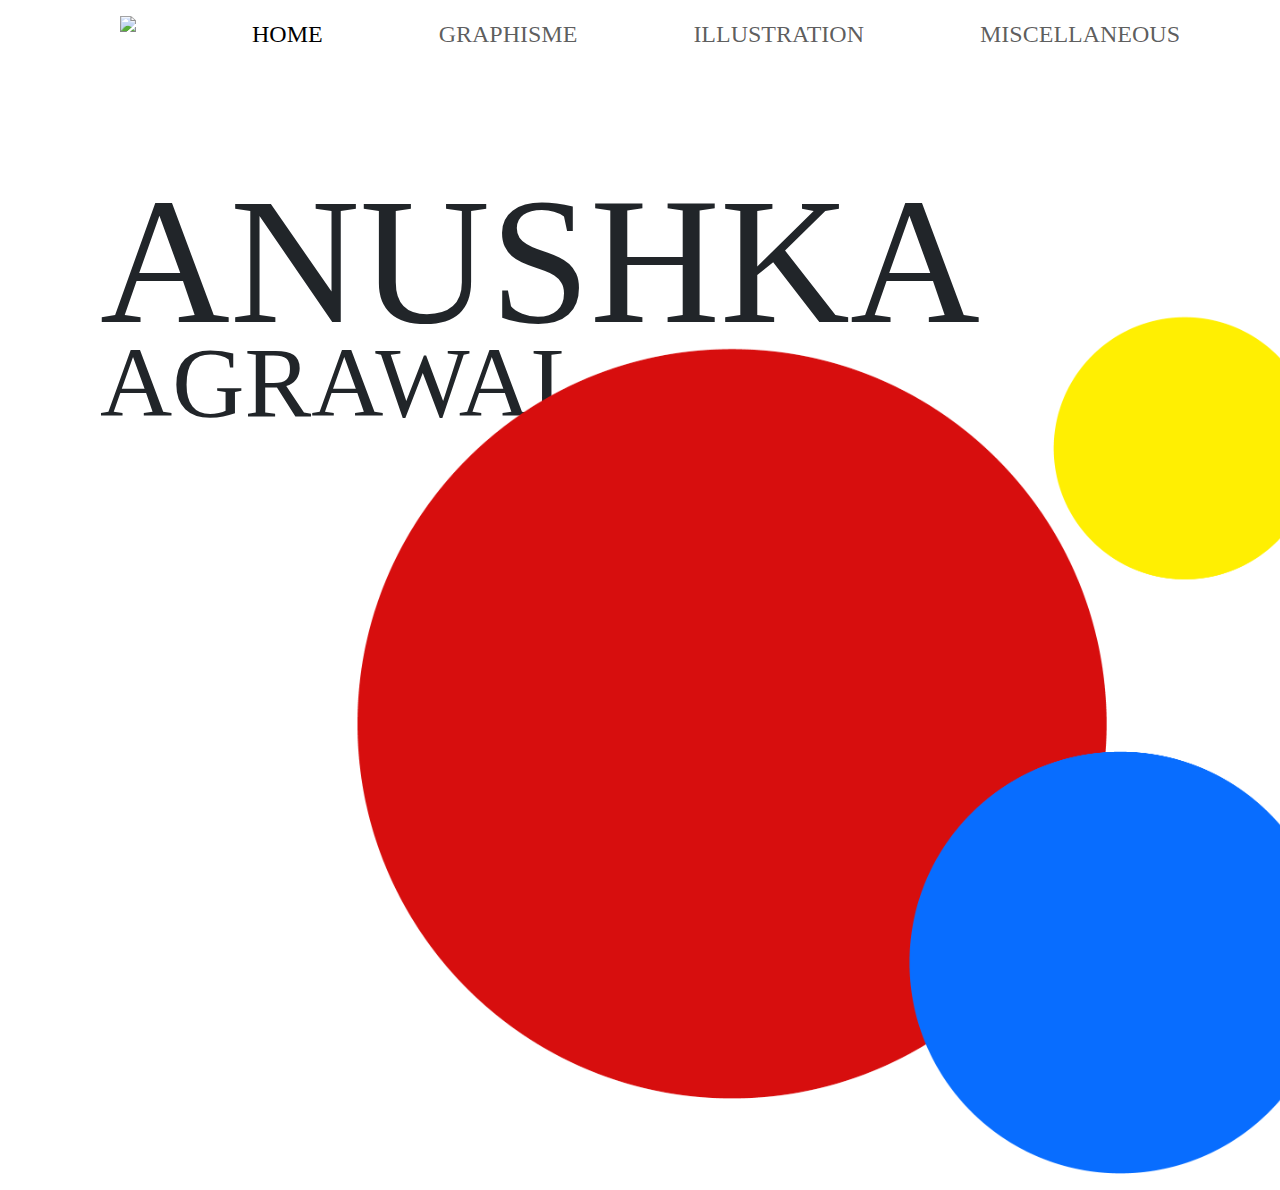
==== index.html @ e89ce417 "update" ====
<html lang="en">
<head>
    <meta charset="UTF-8">
    <meta name="viewport" content="width=device-width, initial-scale=1.0">
    <title>Anushka Agrawal's Portfolio</title>
    <link rel="stylesheet" href="style.css">
    <link href="https://cdn.jsdelivr.net/npm/bootstrap@5.3.1/dist/css/bootstrap.min.css" rel="stylesheet">
    <script src="https://cdn.jsdelivr.net/npm/bootstrap@5.3.1/dist/js/bootstrap.bundle.min.js"></script>
</head>

<body>
  <header>
    <nav class="navbar navbar-expand-sm navbar">
        <div class="container-fluid">
          <ul class="navbar-nav">
            <li class="nav-item">
                <a class="nav-link" href="#"><img src="images/logo.png"> </a>
            </li>
            <li class="nav-item">
                <a class="nav-link active" href="#">HOME</a>
            </li>
           <li class="nav-item">
                <a class="nav-link" href="#ABOUT">GRAPHISME</a>
            </li>
            <li class="nav-item">
                <a class="nav-link" href="#FAM">ILLUSTRATION</a>
            </li>
            <li class="nav-item">
                <a class="nav-link" href="#BLOG">MISCELLANEOUS</a>
            </li>
            <li class="nav-item">
                <a class="nav-link" href="#CONTACT">ABOUT ME</a>
            </li>
            <li class="nav-item">
                <a class="nav-link" href="#CONTACT">CONTACT</a>
            </li>
          </ul>
        </div>
      </nav>
</header>
    
<section class="name" id="#NAME">
    <h1 id="ANUSHKA">ANUSHKA</h1>
    <h1 id="AGRAWAl">AGRAWAL</h1>
    <img id="#CIRCLE" src="images/circles.png" width="1200">
</section>

</body>
 
</html>
---- style.css ----
.nav-item{
    margin-left: 100px;
    margin-top: 16x;
    margin-bottom: -10px;
    font-family:  'DIN Condensed';
    font-size: 24px;
    text-align: center;
}

#ANUSHKA{
    font-family: 'DIN Condensed';
    font-size: 180px;
    margin-top: 60px;
    margin-left: 100px;
}

#AGRAWAL{
    font-family: 'DIN Condensed';
    font-size: 100px;
    margin-top: -55px;
    margin-left: 100px;
}

.name img{
    margin-left: 150px;
    margin-top: -180px;
}
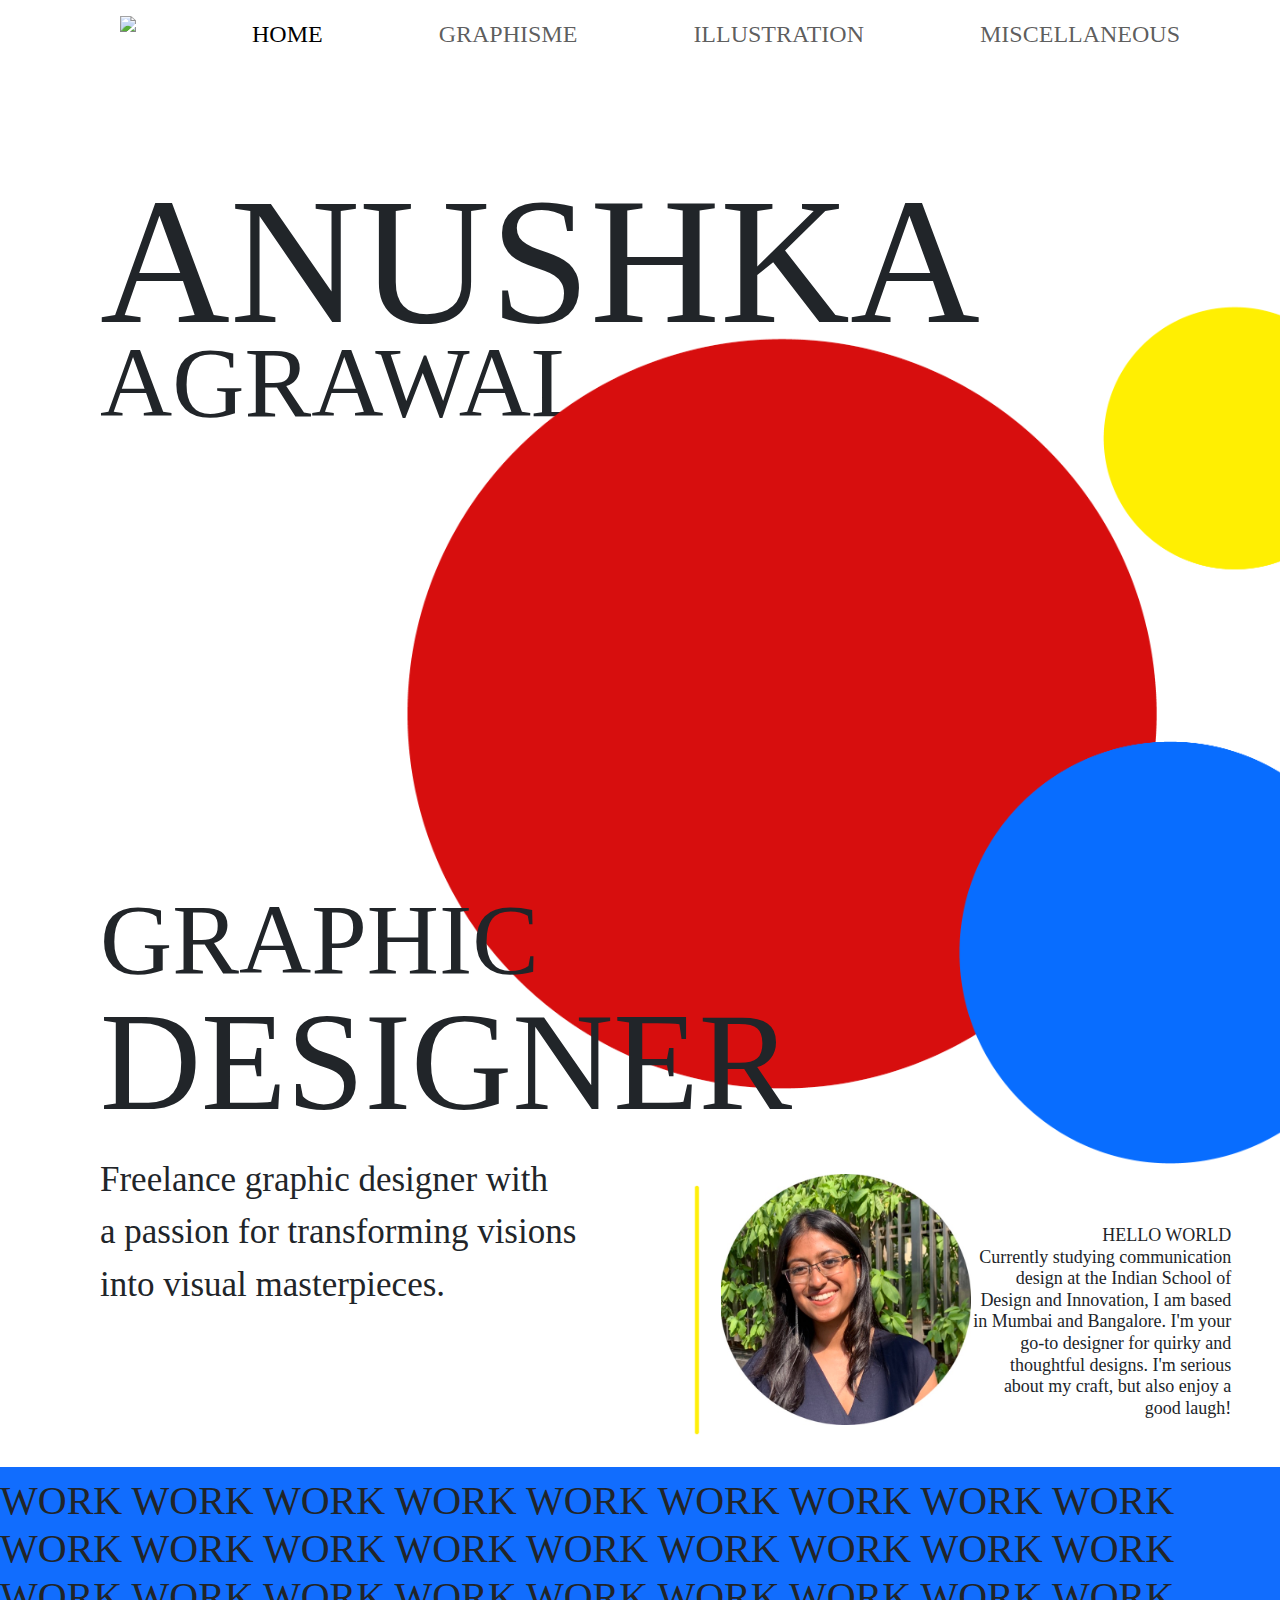
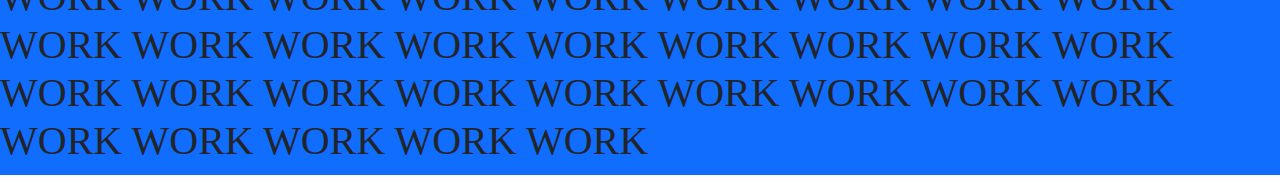
==== commit ab24cd81: "dec9" ====
--- a/index.html
+++ b/index.html
@@ -43,7 +43,28 @@
     <h1 id="ANUSHKA">ANUSHKA</h1>
     <h1 id="AGRAWAl">AGRAWAL</h1>
     <img id="#CIRCLE" src="images/circles.png" width="1200">
+    <h1 id="GRAPHIC">GRAPHIC</h1>
+    <h1 id="DESIGNER">DESIGNER</h1>
 </section>
+
+<section class="aboutme">
+    <div class="row">
+        <div class="col-sm-6" id="ONELINE">Freelance graphic designer with <br> a passion for transforming visions <BR>  into visual masterpieces.</div>
+        <div class="col-sm-1" id="LINE"><img src="images/line.png" width="9"></div>
+        <div class="col-sm-4" id="DESCR">
+            <img src="images/profile.jpeg" width="250">
+            <h6 id="ME">HELLO WORLD<Br>Currently studying communication <br>design at the Indian School of<br>Design and Innovation, I am based <br>in Mumbai and Bangalore. I'm your <br>go-to designer for quirky and<br>thoughtful designs. I'm serious<br>about my craft, but also enjoy a<br>good laugh!
+            </h6>
+
+        </div>
+    </div>
+</section>
+
+<section class="work">
+    <h1 id="worktitle">WORK WORK WORK WORK WORK WORK WORK WORK WORK WORK WORK WORK WORK WORK WORK WORK WORK WORK WORK WORK WORK WORK WORK WORK WORK WORK WORK WORK WORK WORK WORK WORK WORK WORK WORK WORK WORK WORK WORK WORK WORK WORK WORK WORK WORK WORK WORK WORK WORK WORK</h1>
+</section>
+
+
 
 </body>
  
--- a/style.css
+++ b/style.css
@@ -7,11 +7,21 @@
     text-align: center;
 }
 
-#ANUSHKA{
+.name h1{
     font-family: 'DIN Condensed';
     font-size: 180px;
     margin-top: 60px;
     margin-left: 100px;
+}
+
+.name img{
+    margin-left: 200px;
+    margin-top: -190px;
+}
+
+#DESCR img{
+    margin-left:-140px;
+    margin-top: 20px;
 }
 
 #AGRAWAL{
@@ -21,7 +31,46 @@
     margin-left: 100px;
 }
 
-.name img{
-    margin-left: 150px;
-    margin-top: -180px;
-}+#GRAPHIC{
+    font-size: 100px;
+    margin-top: -300px;
+}
+
+#DESIGNER{
+    font-size: 140px;
+    margin-top: -30px;
+}
+
+#ONELINE{
+    margin-left: 100px;
+    font-family: 'Helvetica Neue Bold';
+    font-size: 35px;
+}
+
+#LINE img{
+    margin-top: 30px;
+    margin-left:-60px;
+}
+
+#ME{
+    text-align: right;
+    font-family: 'Helvetica Neue';
+    margin-top: -200px;
+    font-size: 18px;
+    margin-right: 40px;
+}
+
+#worktitle{
+    font-family: 'DIN Condensed';
+    background-color: #116DFE;
+    margin-top: 30px;
+    padding-bottom: 10px;
+    padding-top: 10px;
+
+}
+
+
+
+
+
+
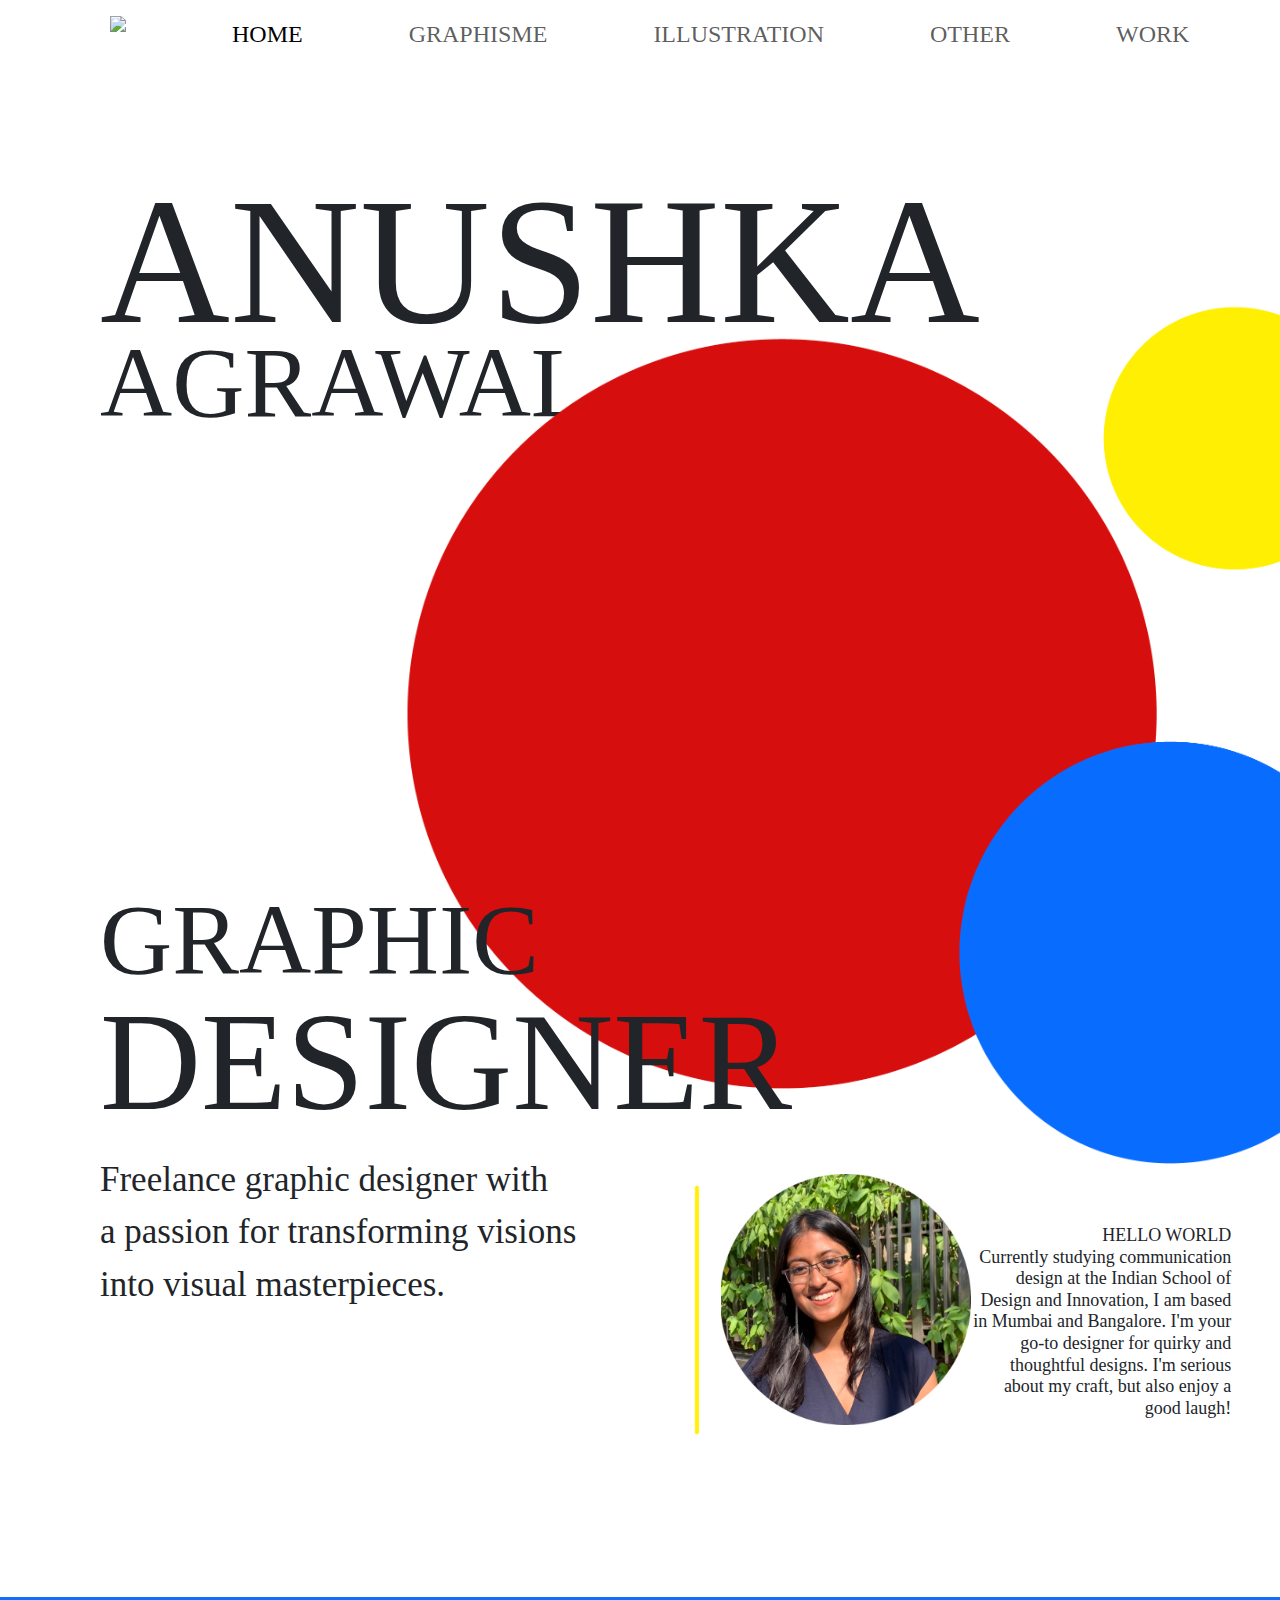
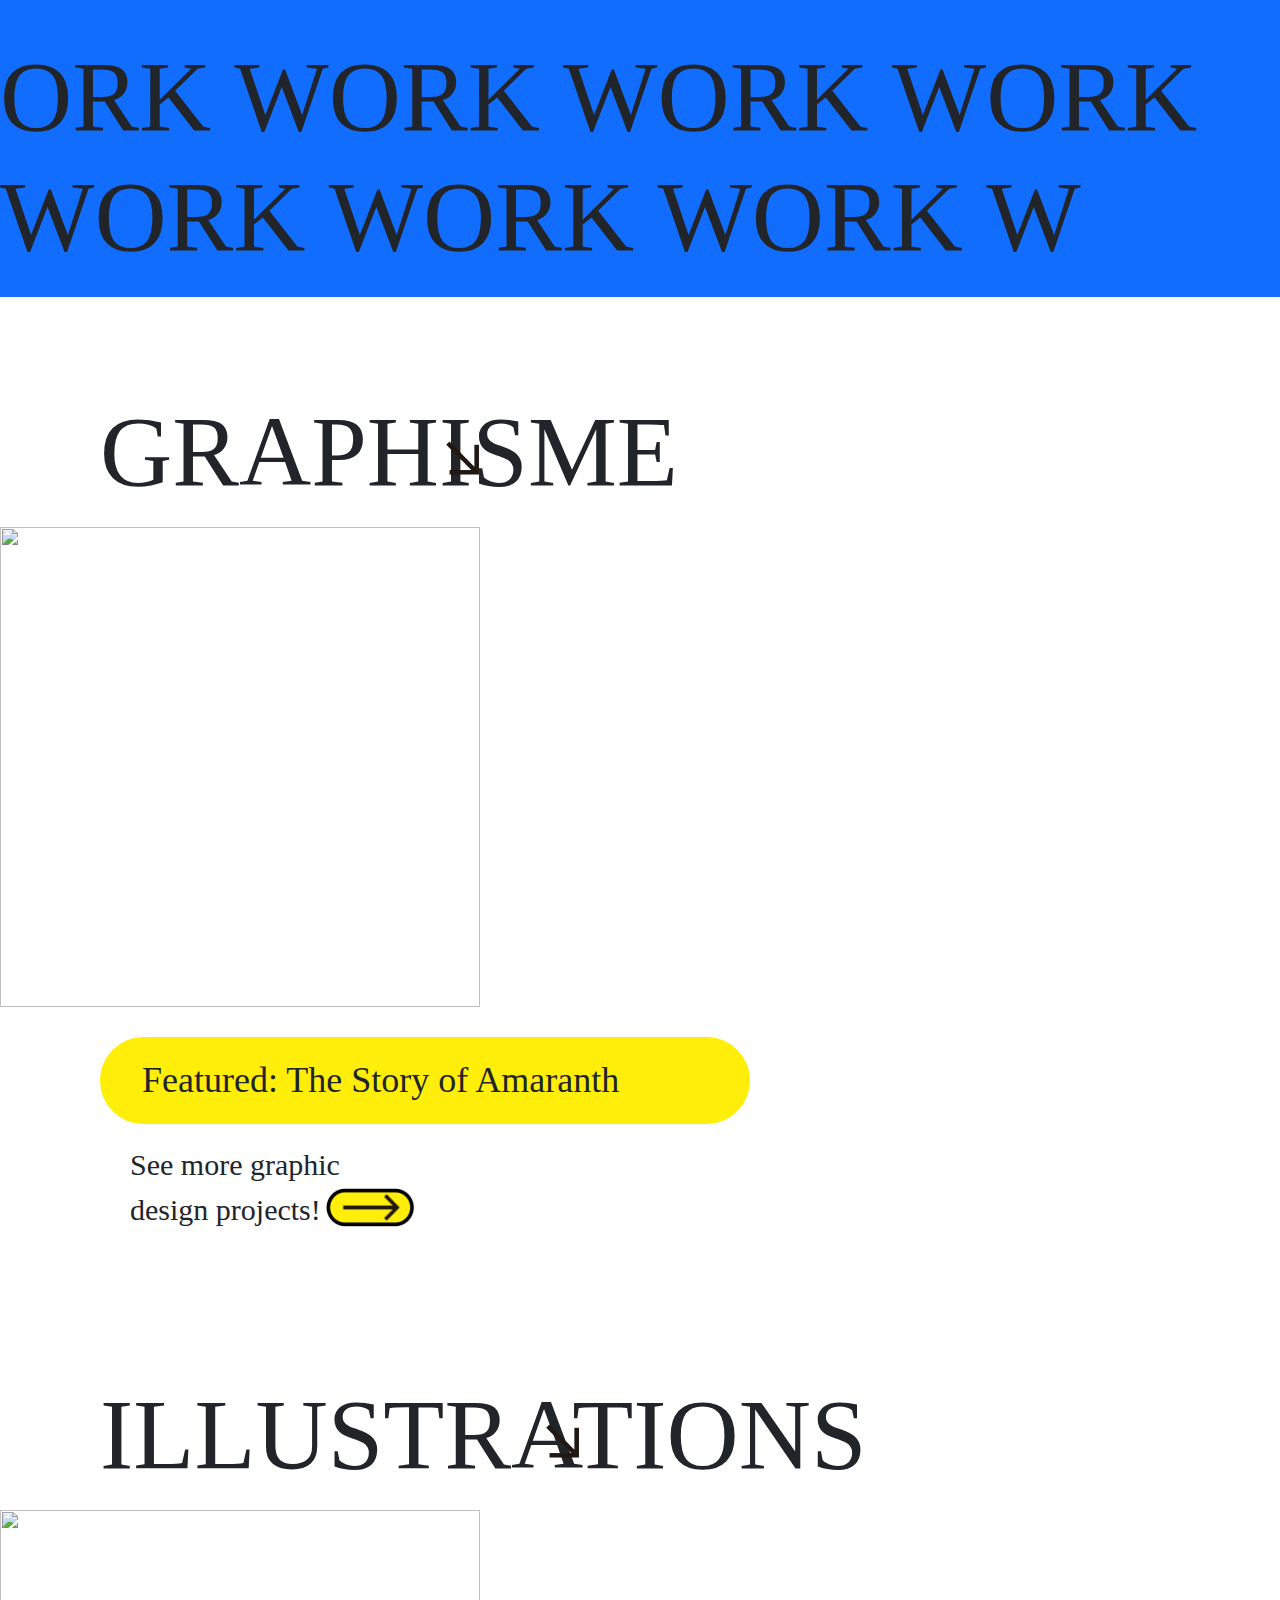
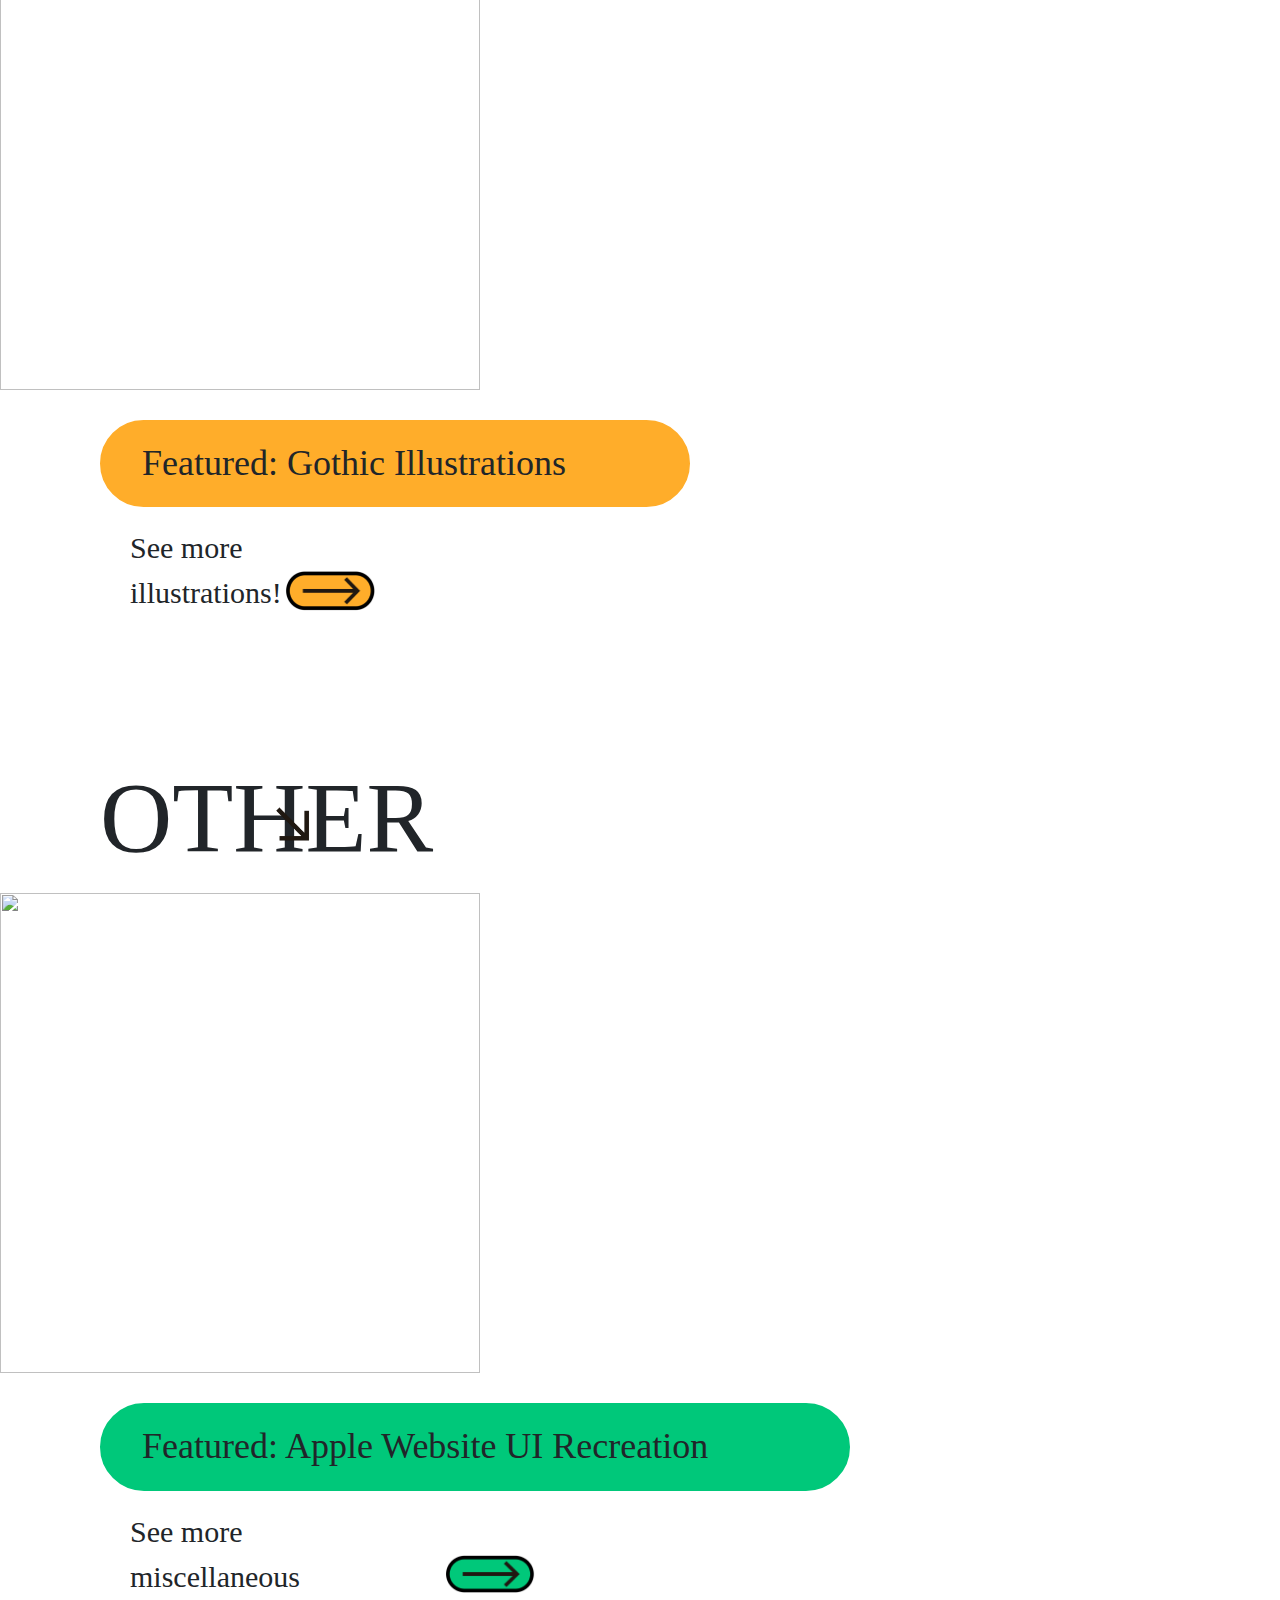
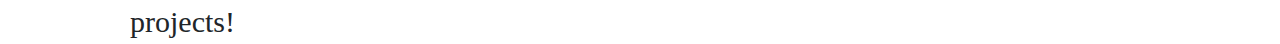
==== commit 63c3a468: "new" ====
--- a/index.html
+++ b/index.html
@@ -20,16 +20,19 @@
                 <a class="nav-link active" href="#">HOME</a>
             </li>
            <li class="nav-item">
-                <a class="nav-link" href="#ABOUT">GRAPHISME</a>
+                <a class="nav-link" href="#GRAPHISME">GRAPHISME</a>
             </li>
             <li class="nav-item">
-                <a class="nav-link" href="#FAM">ILLUSTRATION</a>
+                <a class="nav-link" href="#ILLUSTRATION">ILLUSTRATION</a>
             </li>
             <li class="nav-item">
-                <a class="nav-link" href="#BLOG">MISCELLANEOUS</a>
+                <a class="nav-link" href="#OTHER">OTHER</a>
             </li>
             <li class="nav-item">
-                <a class="nav-link" href="#CONTACT">ABOUT ME</a>
+                <a class="nav-link" href="#WORK">WORK</a>
+            </li>
+            <li class="nav-item">
+                <a class="nav-link" href="#ME">ABOUT ME</a>
             </li>
             <li class="nav-item">
                 <a class="nav-link" href="#CONTACT">CONTACT</a>
@@ -61,7 +64,69 @@
 </section>
 
 <section class="work">
-    <h1 id="worktitle">WORK WORK WORK WORK WORK WORK WORK WORK WORK WORK WORK WORK WORK WORK WORK WORK WORK WORK WORK WORK WORK WORK WORK WORK WORK WORK WORK WORK WORK WORK WORK WORK WORK WORK WORK WORK WORK WORK WORK WORK WORK WORK WORK WORK WORK WORK WORK WORK WORK WORK</h1>
+    <h1 id="worktitle">ORK WORK WORK WORK WORK WORK WORK W</h1>
+
+    <section class="GRAPHISME">
+        <div class="newtitle">
+            <div class="row">
+                <div class="col-sm-4">GRAPHISME</div>
+                <div class="col-sm-8"><img src="images/arrowdown.png" width="40"></div>
+            </div>
+        </div>
+
+        <div class="featured">
+            <img src="images/amaranthimg.png" height="480px">
+            <h1 class="projhead">Featured: The Story of Amaranth</h1>
+        </div>
+
+        <div class="row">
+            <div class="col-sm-4"><div class="seemore">See more graphic <br> design projects!</div></div>
+            <div class="col-sm-8"><div class="seemoreimg"><img src="images/arrowyellow.png" width="90px"></div></div>
+        </div>
+    </section>
+
+    <br><br>
+
+    <section class="ILLUSTRATIONS">
+        <div class="newtitle">
+            <div class="row">
+                <div class="col-sm-4">ILLUSTRATIONS</div>
+                <div class="col-sm-7" id="illustrationarrow"><img src="images/arrowdown.png" width="40"></div>
+            </div>
+        </div>
+
+        <div class="feature">
+            <img src="images/amaranthimg.png" height="480px">
+            <h1 class="projhead" id="gothic">Featured: Gothic Illustrations</h1>
+        </div>
+    
+        <div class="row">
+            <div class="col-sm-4"><div class="seemore">See more <br> illustrations!</div></div>
+            <div class="col-sm-8"><div class="seemoreimg" id="arroworange"><img src="images/arroworange.png" width="90px"></div></div>
+        </div>
+    </section>
+
+    <BR><br>
+
+    <section class="OTHER">
+        <div class="newtitle">
+            <div class="row">
+                <div class="col-sm-4">OTHER</div>
+                <div class="col-sm-7" id="otherarrow"><img src="images/arrowdown.png" width="40"></div>
+            </div>
+        </div>
+
+        <div class="feature">
+            <img src="images/amaranthimg.png" height="480px">
+            <h1 class="projhead" id="apple">Featured: Apple Website UI Recreation</h1>
+        </div>
+    
+        <div class="row">
+            <div class="col-sm-4"><div class="seemore">See more<br>miscellaneous projects!</div></div>
+            <div class="col-sm-8"><div class="seemoreimg" id="arrowgreen"><img src="images/arrowgreen.png" width="90px"></div></div>
+        </div>
+    </section>
+
 </section>
 
 
--- a/style.css
+++ b/style.css
@@ -1,5 +1,5 @@
 .nav-item{
-    margin-left: 100px;
+    margin-left: 90px;
     margin-top: 16x;
     margin-bottom: -10px;
     font-family:  'DIN Condensed';
@@ -17,6 +17,71 @@
 .name img{
     margin-left: 200px;
     margin-top: -190px;
+}
+
+.projhead{
+    margin-left: 100px;
+    margin-top: 30px;
+    font-family: 'Helvetica Neue Bold';
+    padding:20px 40px 20px 40px;
+    font-size: 36px;
+    border-radius: 150px;
+    border: 2px solid #FFEE09; /* Border color and width */
+    width:650px;
+    background-color: #FFEE09;
+}
+
+.seemore{
+    margin-left: 130px;
+    font-family: 'Helvetica Neue Medium';
+    font-size: 30px;
+    margin-top: 10px;
+}
+
+.seemoreimg{
+    margin-top: 55px;
+    margin-left: -110px;
+}
+
+.newtitle{
+    margin-top: 80px;
+    font-family: 'DIN Condensed';
+    margin-left: 100px;
+    font-size: 100px;
+}
+
+.newtitle img{
+    margin-top: 60;
+    margin-left: -60px;
+}
+
+
+#illustrationarrow{
+    margin-left: 100px;
+}
+
+#gothic{
+    width:590px;
+    border-color: #ffad2a;
+    background-color: #ffad2a;
+}
+
+#arroworange{
+    margin-left: -150px;
+}
+
+#otherarrow{
+    margin-left: -170px;
+}
+
+#apple{
+    width:750px;
+    border-color: #00c87a;
+    background-color: #00c87a;
+}
+
+#arrowgreen{
+    margin-left: 10px;
 }
 
 #DESCR img{
@@ -63,10 +128,10 @@
 #worktitle{
     font-family: 'DIN Condensed';
     background-color: #116DFE;
-    margin-top: 30px;
-    padding-bottom: 10px;
-    padding-top: 10px;
-
+    margin-top: 160px;
+    padding-bottom: 20px;
+    padding-top: 40px;
+    font-size: 100px;
 }
 
 
@@ -74,3 +139,7 @@
 
 
 
+
+
+
+
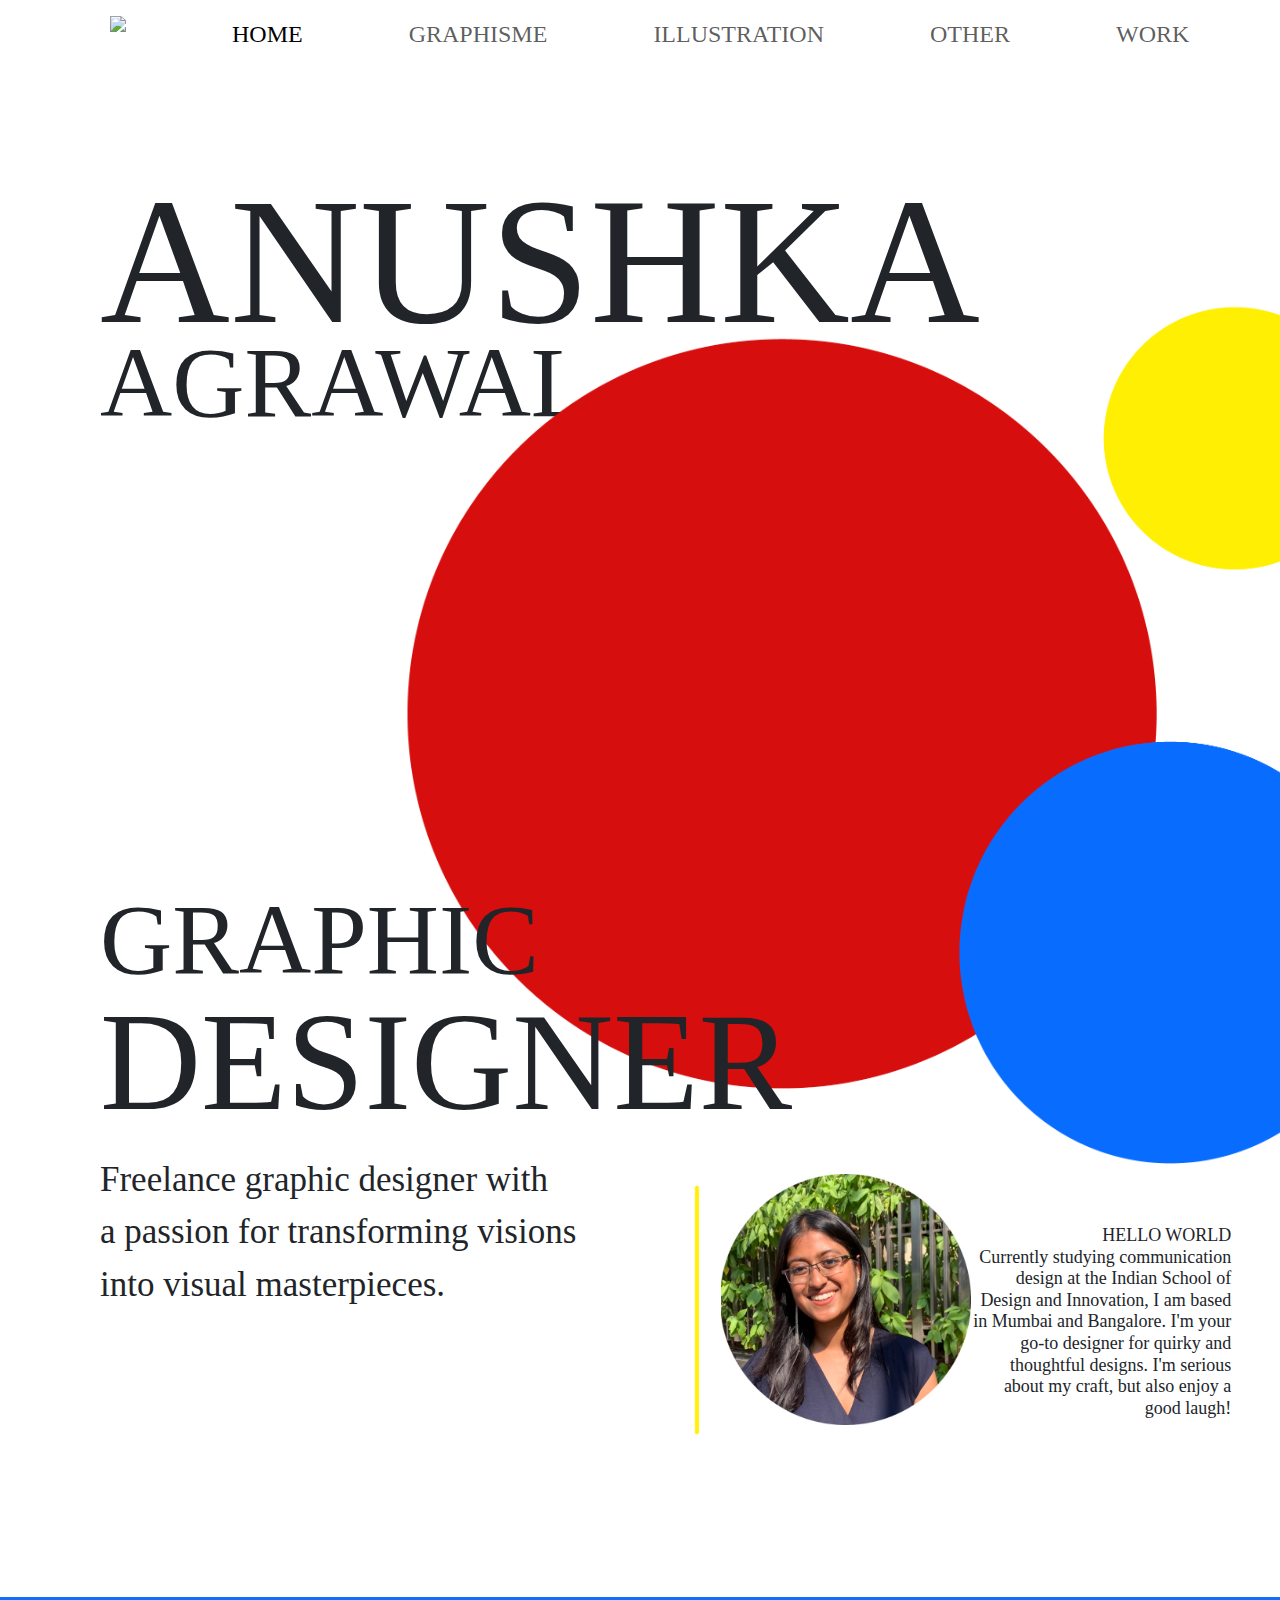
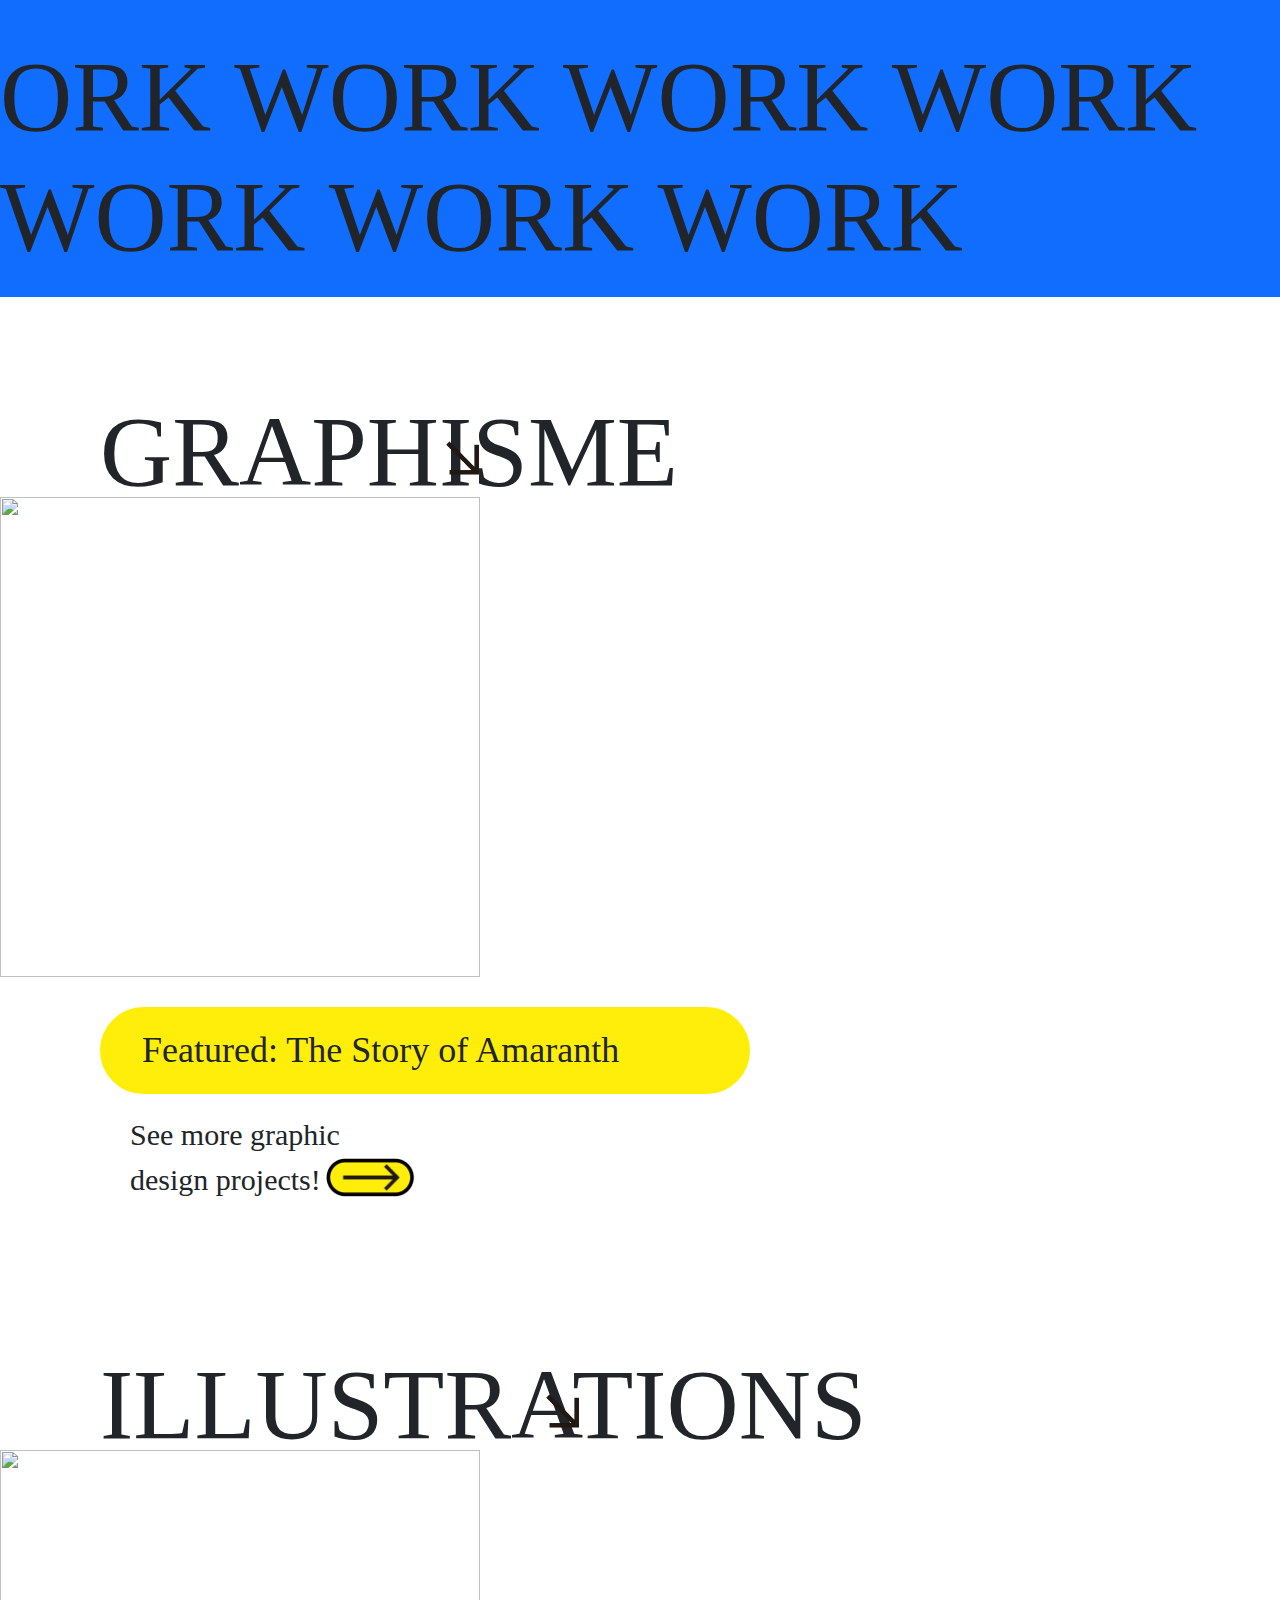
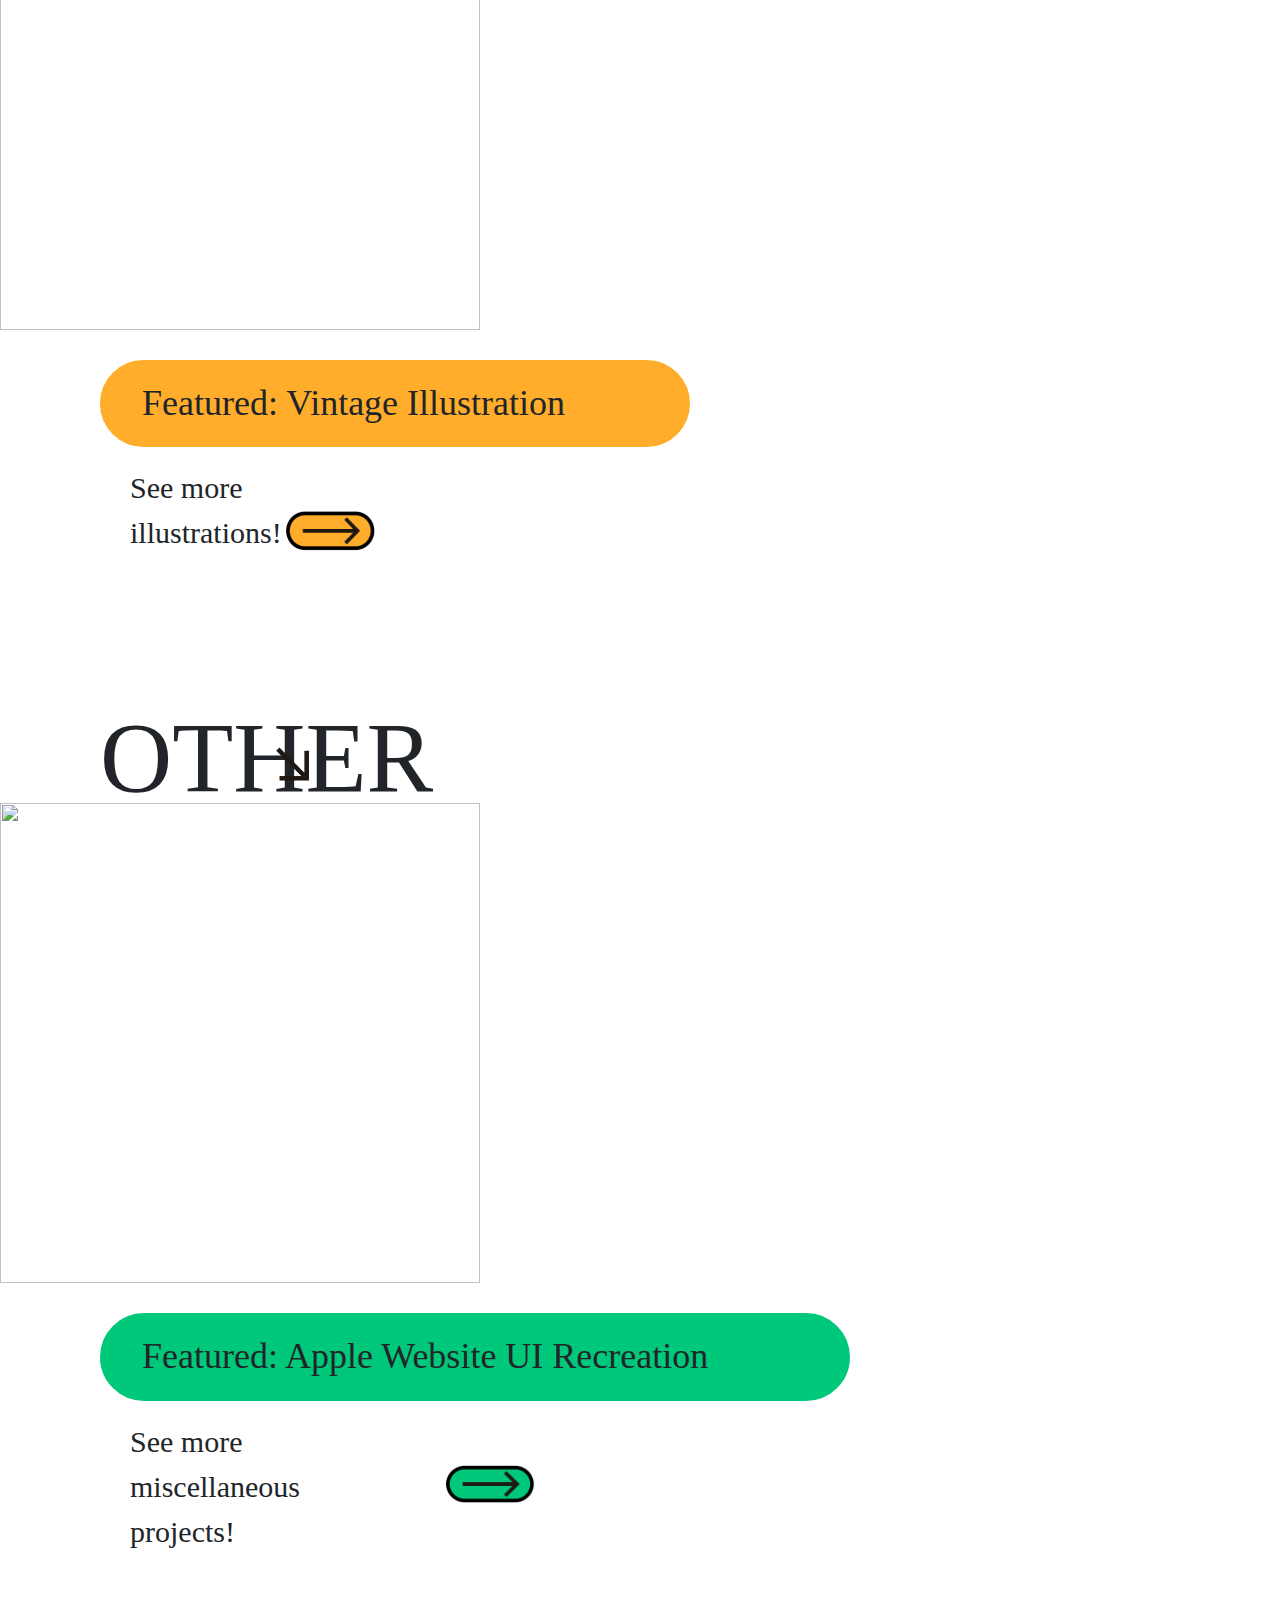
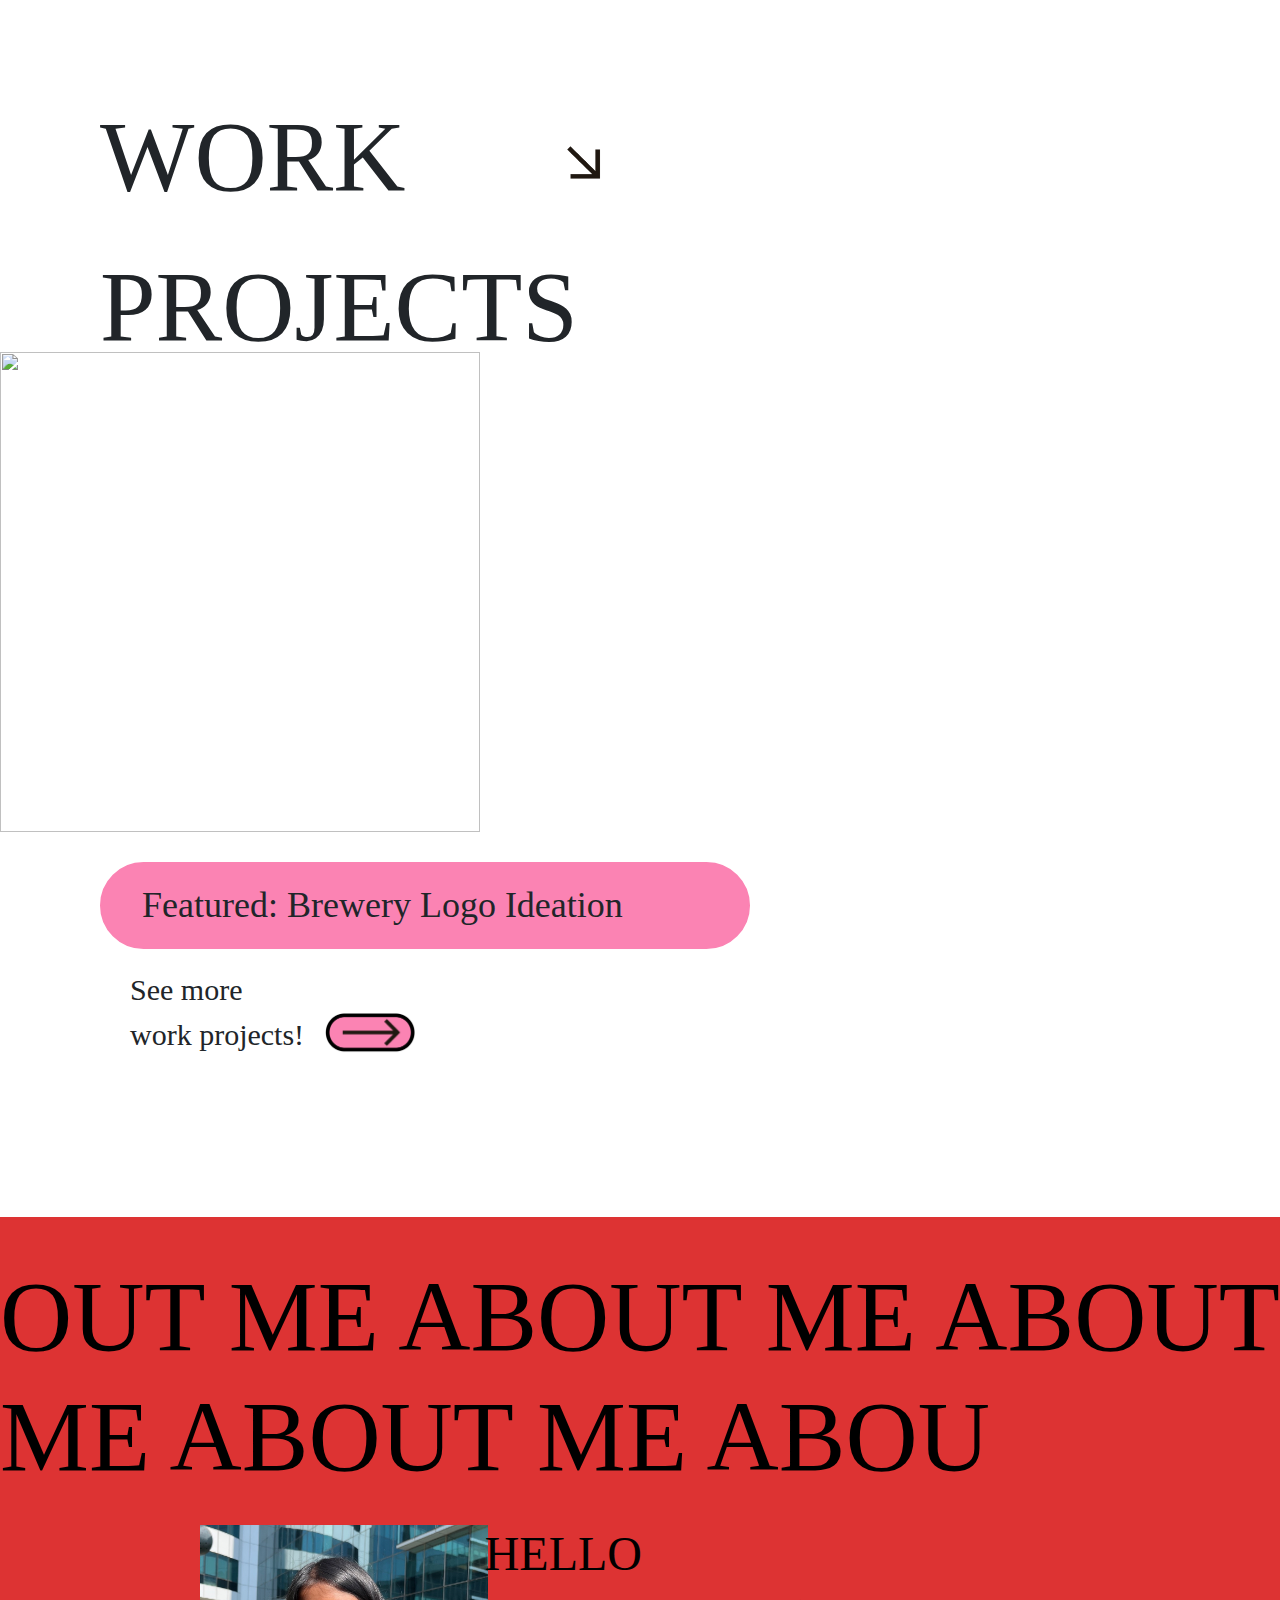
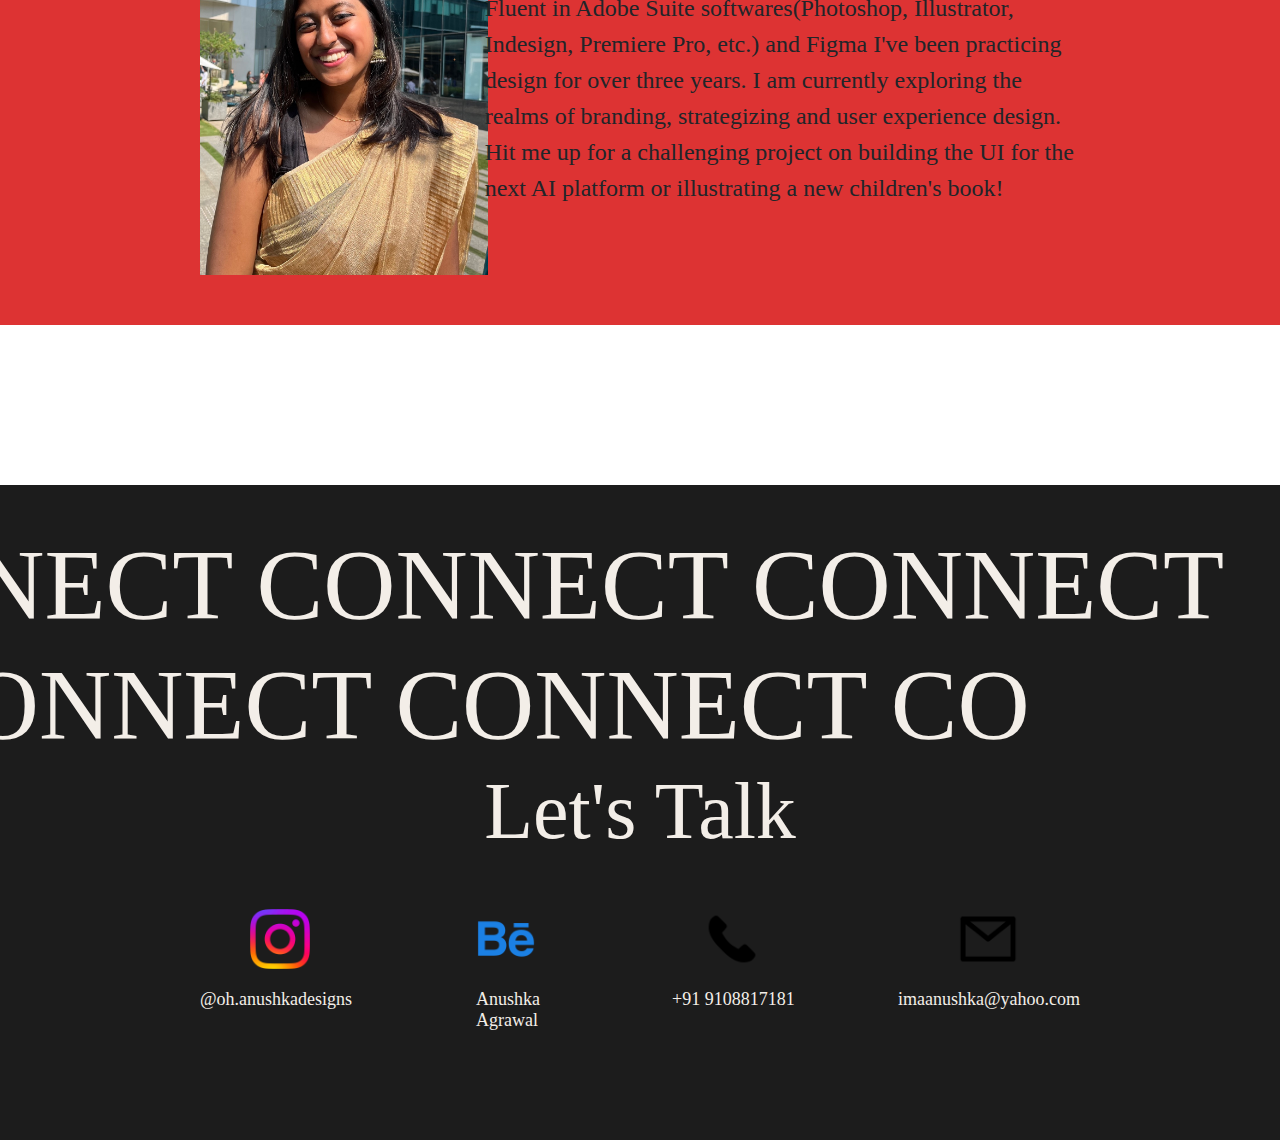
==== commit 20f77131: "home" ====
--- a/index.html
+++ b/index.html
@@ -35,7 +35,7 @@
                 <a class="nav-link" href="#ME">ABOUT ME</a>
             </li>
             <li class="nav-item">
-                <a class="nav-link" href="#CONTACT">CONTACT</a>
+                <a class="nav-link" href="#CONNECT">CONNECT</a>
             </li>
           </ul>
         </div>
@@ -64,7 +64,7 @@
 </section>
 
 <section class="work">
-    <h1 id="worktitle">ORK WORK WORK WORK WORK WORK WORK W</h1>
+    <h1 id="worktitle">ORK WORK WORK WORK WORK WORK WORK </h1>
 
     <section class="GRAPHISME">
         <div class="newtitle">
@@ -96,8 +96,8 @@
         </div>
 
         <div class="feature">
-            <img src="images/amaranthimg.png" height="480px">
-            <h1 class="projhead" id="gothic">Featured: Gothic Illustrations</h1>
+            <img src="images/illustrationimg.png" height="480px">
+            <h1 class="projhead" id="gothic">Featured: Vintage Illustration</h1>
         </div>
     
         <div class="row">
@@ -127,8 +127,77 @@
         </div>
     </section>
 
-</section>
-
+    <BR><br>
+
+    <section class="OTHER">
+        <div class="newtitle">
+            <div class="row">
+                <div class="col-sm-5">WORK PROJECTS</div>
+                <div class="col-sm-6" id="workarrow"><img src="images/arrowdown.png" width="40"></div>
+            </div>
+        </div>
+
+        <div class="feature">
+            <img src="images/amaranthimg.png" height="480px">
+            <h1 class="projhead" id="brewery">Featured: Brewery Logo Ideation</h1>
+        </div>
+    
+        <div class="row">
+            <div class="col-sm-4"><div class="seemore">See more<br>work projects!</div></div>
+            <div class="col-sm-8"><div class="seemoreimg"><img src="images/arrowpink.png" width="90px"></div></div>
+        </div>
+    </section>
+
+    
+
+</section>
+
+<section class="ME">
+    <h1 id="metitle">OUT ME ABOUT ME ABOUT ME ABOUT ME ABOU</h1>
+    <div class="row">
+        <div class="col-sm-4"><div id="profile2img"><img src="images/profile2.jpeg" height="350px"></div></div>
+        <div class="col-sm-8">
+            <h3 id="HELLO">HELLO</h3>
+            <p id="MEBODY">Fluent in Adobe Suite softwares(Photoshop, Illustrator, Indesign, Premiere Pro, etc.) and Figma I've been practicing design for over three years. I am currently exploring the realms of branding, strategizing and user experience design. Hit me up for a challenging project on building the UI for the next AI platform or illustrating a new children's book!</p>
+        </div>
+      </div>
+</section>
+
+<section class="CONNECT">
+    <h1 id="connecttitle">NNECT CONNECT CONNECT CONNECT CONNECT CO</h1>
+    <h3 id="letstalk">Let's Talk</h3>
+
+    <div class="row">
+        <div class="col-sm-3">
+            <div class="social" id="instagram">
+            <img src="images/instagram.png">
+            <h4>@oh.anushkadesigns</h4>
+            </div>
+        </div>
+
+        <div class="col-sm-3">
+            <div class="social" id="behance">
+            <img src="images/behance.png">
+            <h4>Anushka<br>Agrawal</h4>
+            </div>
+        </div>
+
+        <div class="col-sm-3">
+            <div class="social" id="phone">
+            <img src="images/phone.png">
+            <h4>+91 9108817181</h4>
+            </div>
+        </div>
+
+        <div class="col-sm-3">
+            <div class="social" id="email">
+            <img src="images/email.png">
+            <h4>imaanushka@yahoo.com</h4>
+            </div>
+        </div>
+      </div>
+    
+</section>
 
 
 </body>
--- a/style.css
+++ b/style.css
@@ -48,6 +48,7 @@
     font-family: 'DIN Condensed';
     margin-left: 100px;
     font-size: 100px;
+    margin-bottom: -30px;
 }
 
 .newtitle img{
@@ -74,10 +75,19 @@
     margin-left: -170px;
 }
 
+#workarrow{
+    margin-left: 20px;
+}
+
 #apple{
     width:750px;
     border-color: #00c87a;
     background-color: #00c87a;
+}
+
+#brewery{
+    border-color: #fb83b3;
+    background-color: #fb83b3;
 }
 
 #arrowgreen{
@@ -134,12 +144,100 @@
     font-size: 100px;
 }
 
-
-
-
-
-
-
-
-
-
+#metitle{
+    font-family: 'DIN Condensed';
+    background-color: #dd3333;
+    margin-top: 160px;
+    padding-bottom: 20px;
+    padding-top: 40px;
+    font-size: 100px;
+    color: rgb(0, 0, 0);
+}
+
+.me{
+    background-color: #dd3333;
+    padding-bottom: 50px;
+}
+
+#profile2img{
+    margin-left: 200px;
+}
+
+#MEBODY{
+    margin-right: 200px;
+    margin-left: 50px;
+    font-size: 24px;
+    font-family: 'Helvetica Neue Light';
+}
+
+#HELLO{
+    font-family: 'DIN Condensed';
+    font-size: 48px;
+    margin-left: 50px;
+    color:black;
+}
+
+#connecttitle{
+    font-family: 'DIN Condensed';
+    background-color: #1c1c1c;
+    margin-top: 160px;
+    padding-bottom: -30px;
+    padding-top: 40px;
+    font-size: 100px;
+    margin-left: -100px;
+    color: rgb(243, 238, 232);
+}
+
+.CONNECT{
+    background-color: #1c1c1c;
+    color: rgb(243, 238, 232);
+    padding-bottom: 100px;
+}
+
+#letstalk{
+    text-align: center;
+    font-family: 'Helvetica Neue Bold';
+    font-size: 80px;
+    margin-top: -10px;
+    margin-bottom: 50px;
+}
+
+.social h4{
+    font-family: 'Helvetica Neue Light';
+    font-size: 18px;
+    color: rgb(243, 238, 232);
+}
+
+.social img{
+    width:60px;
+    margin-bottom: 20px;
+}
+
+#instagram h4{
+    margin-left: 200px;
+}
+
+#instagram img{
+    margin-left: 250px;
+}
+
+
+#behance{
+    margin-left: 150px;
+}
+
+#phone{
+    margin-left: 20px;
+}
+
+#email{
+    margin-left:-80px;
+}
+
+#phone img{
+    margin-left: 30px;
+}
+
+#email img{
+    margin-left: 60px;
+}
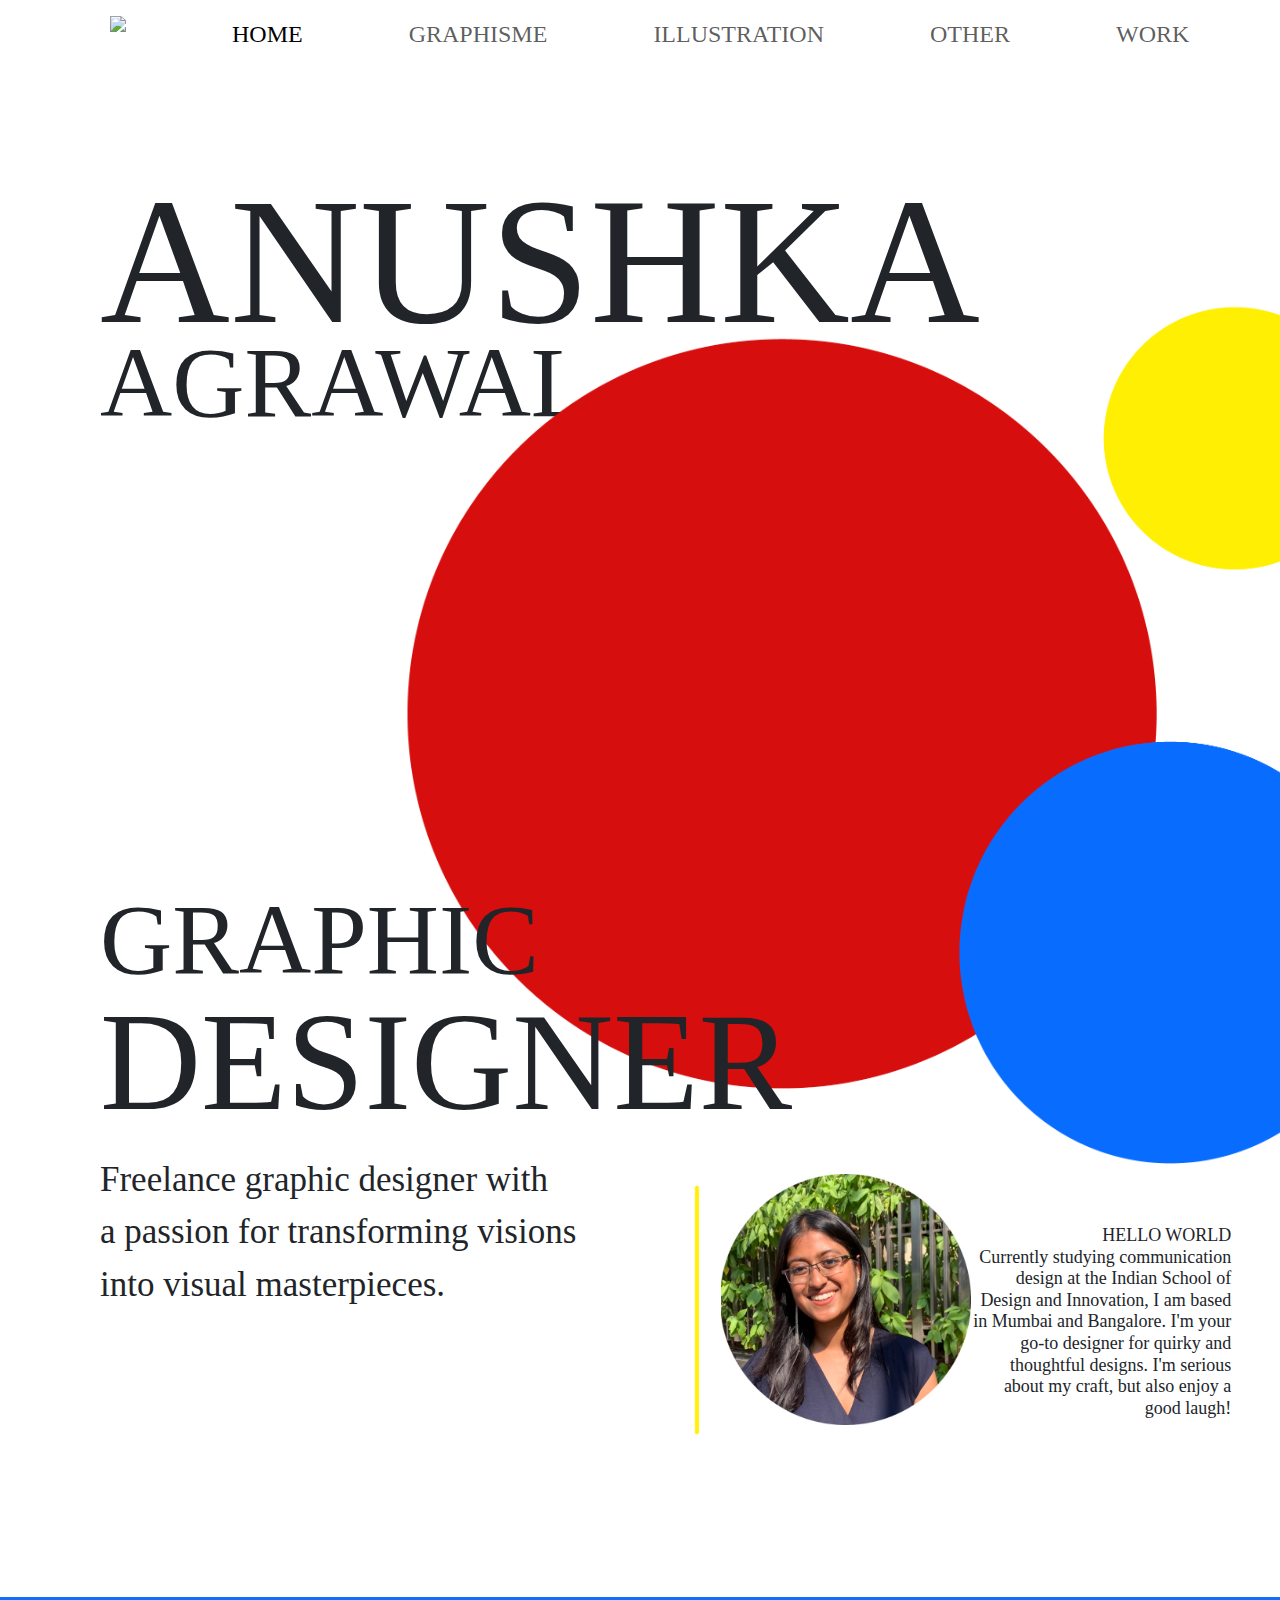
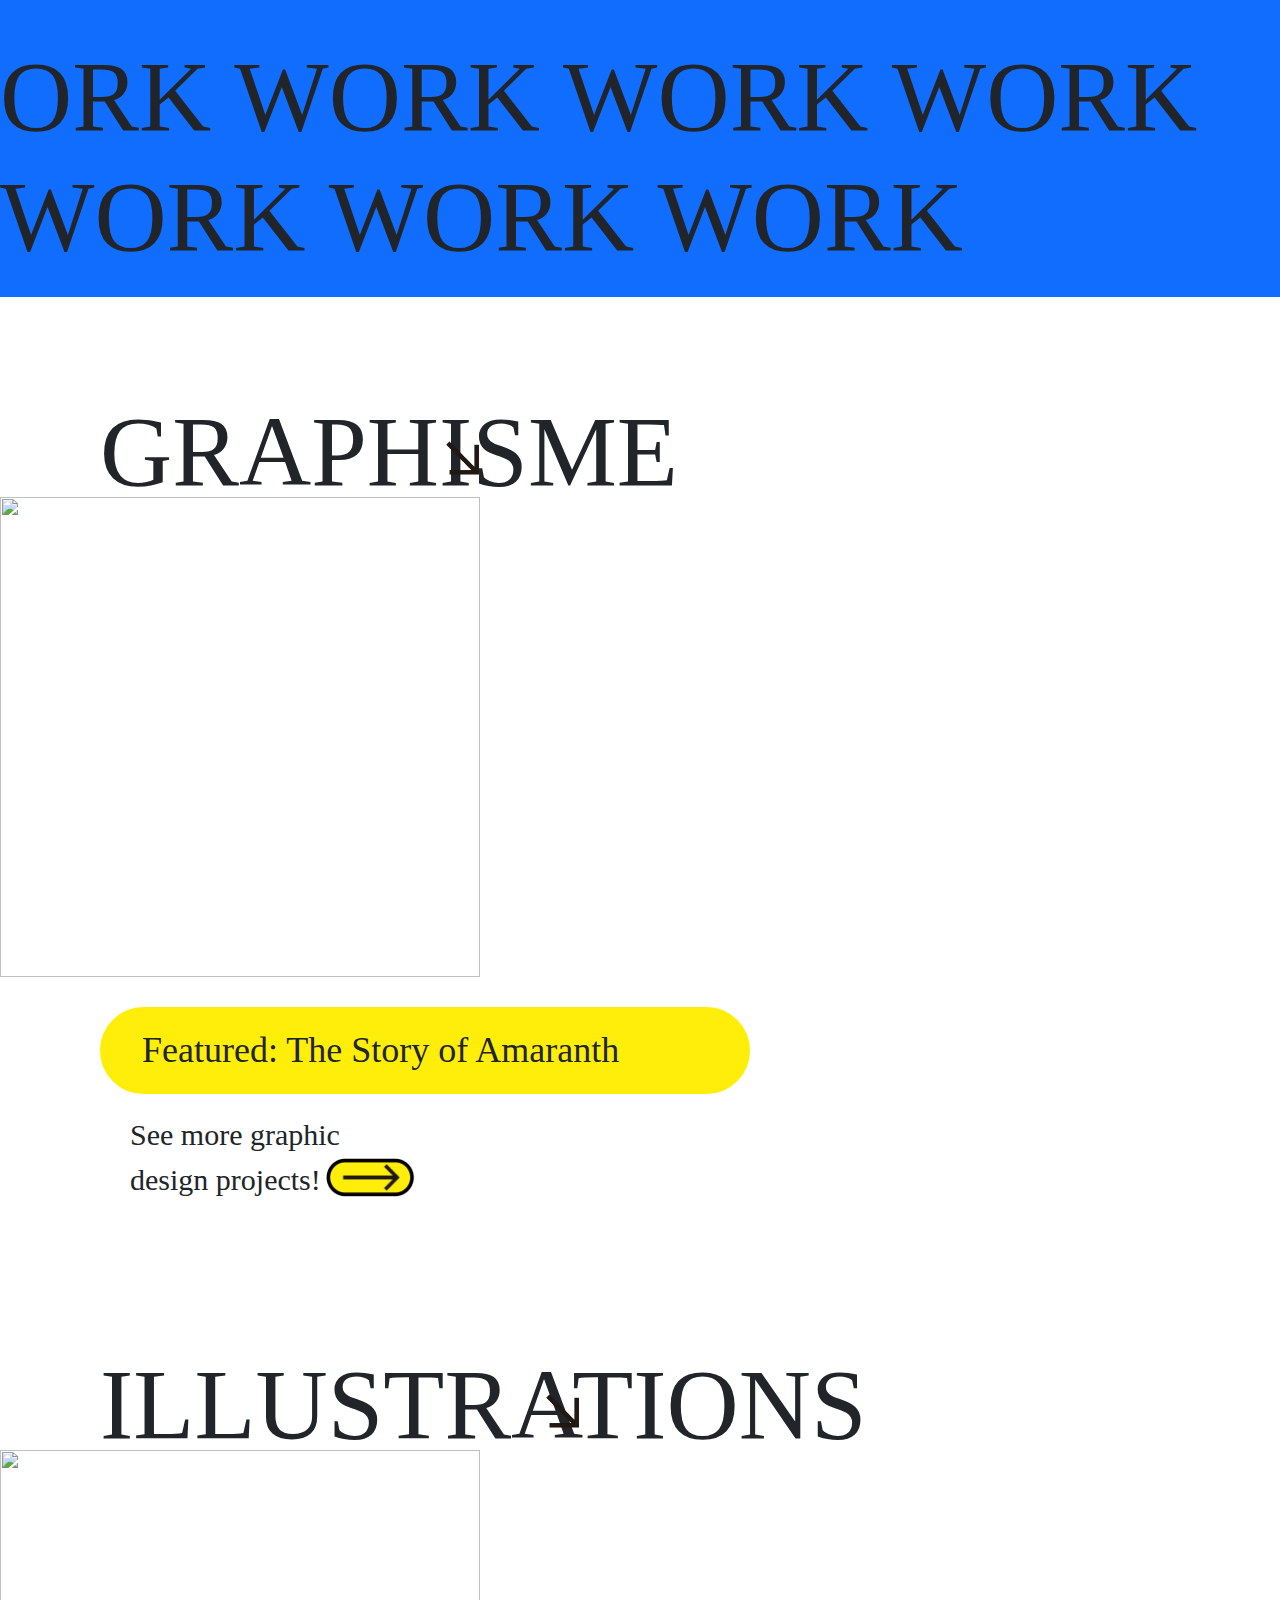
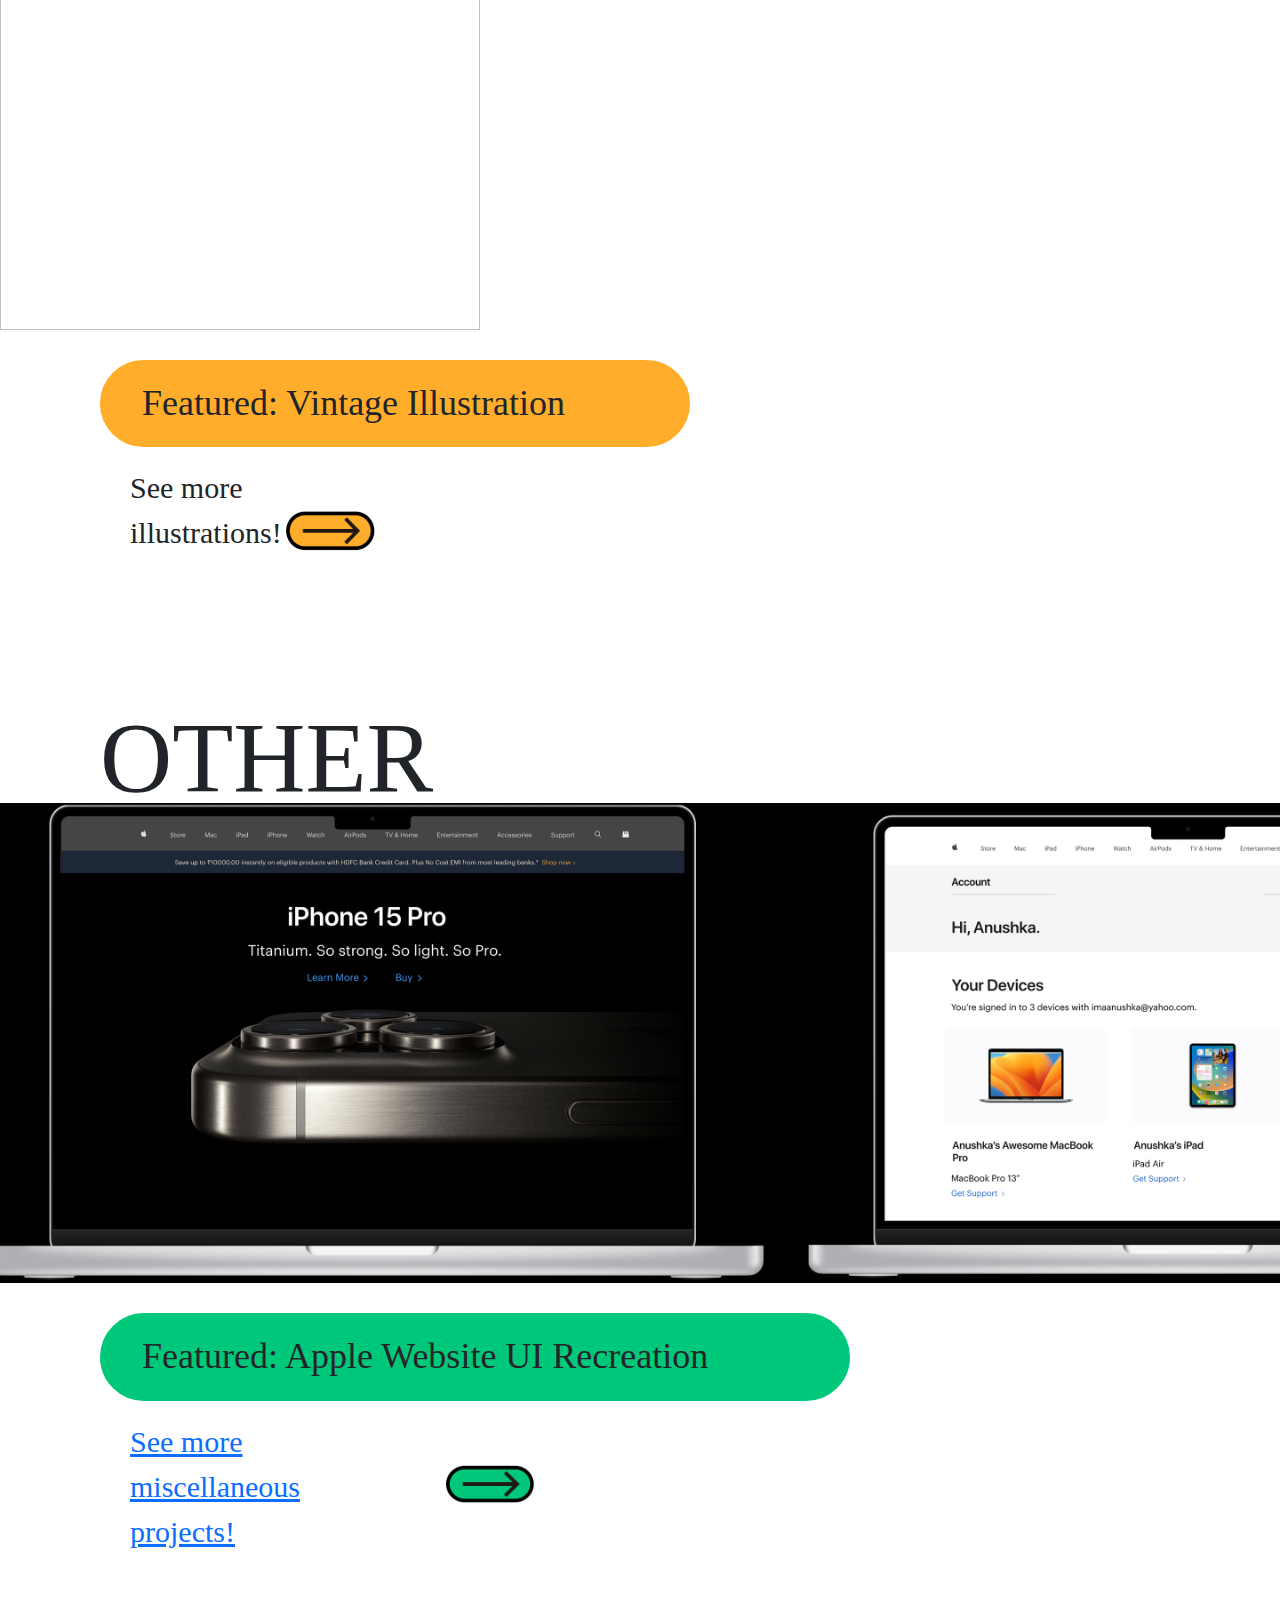
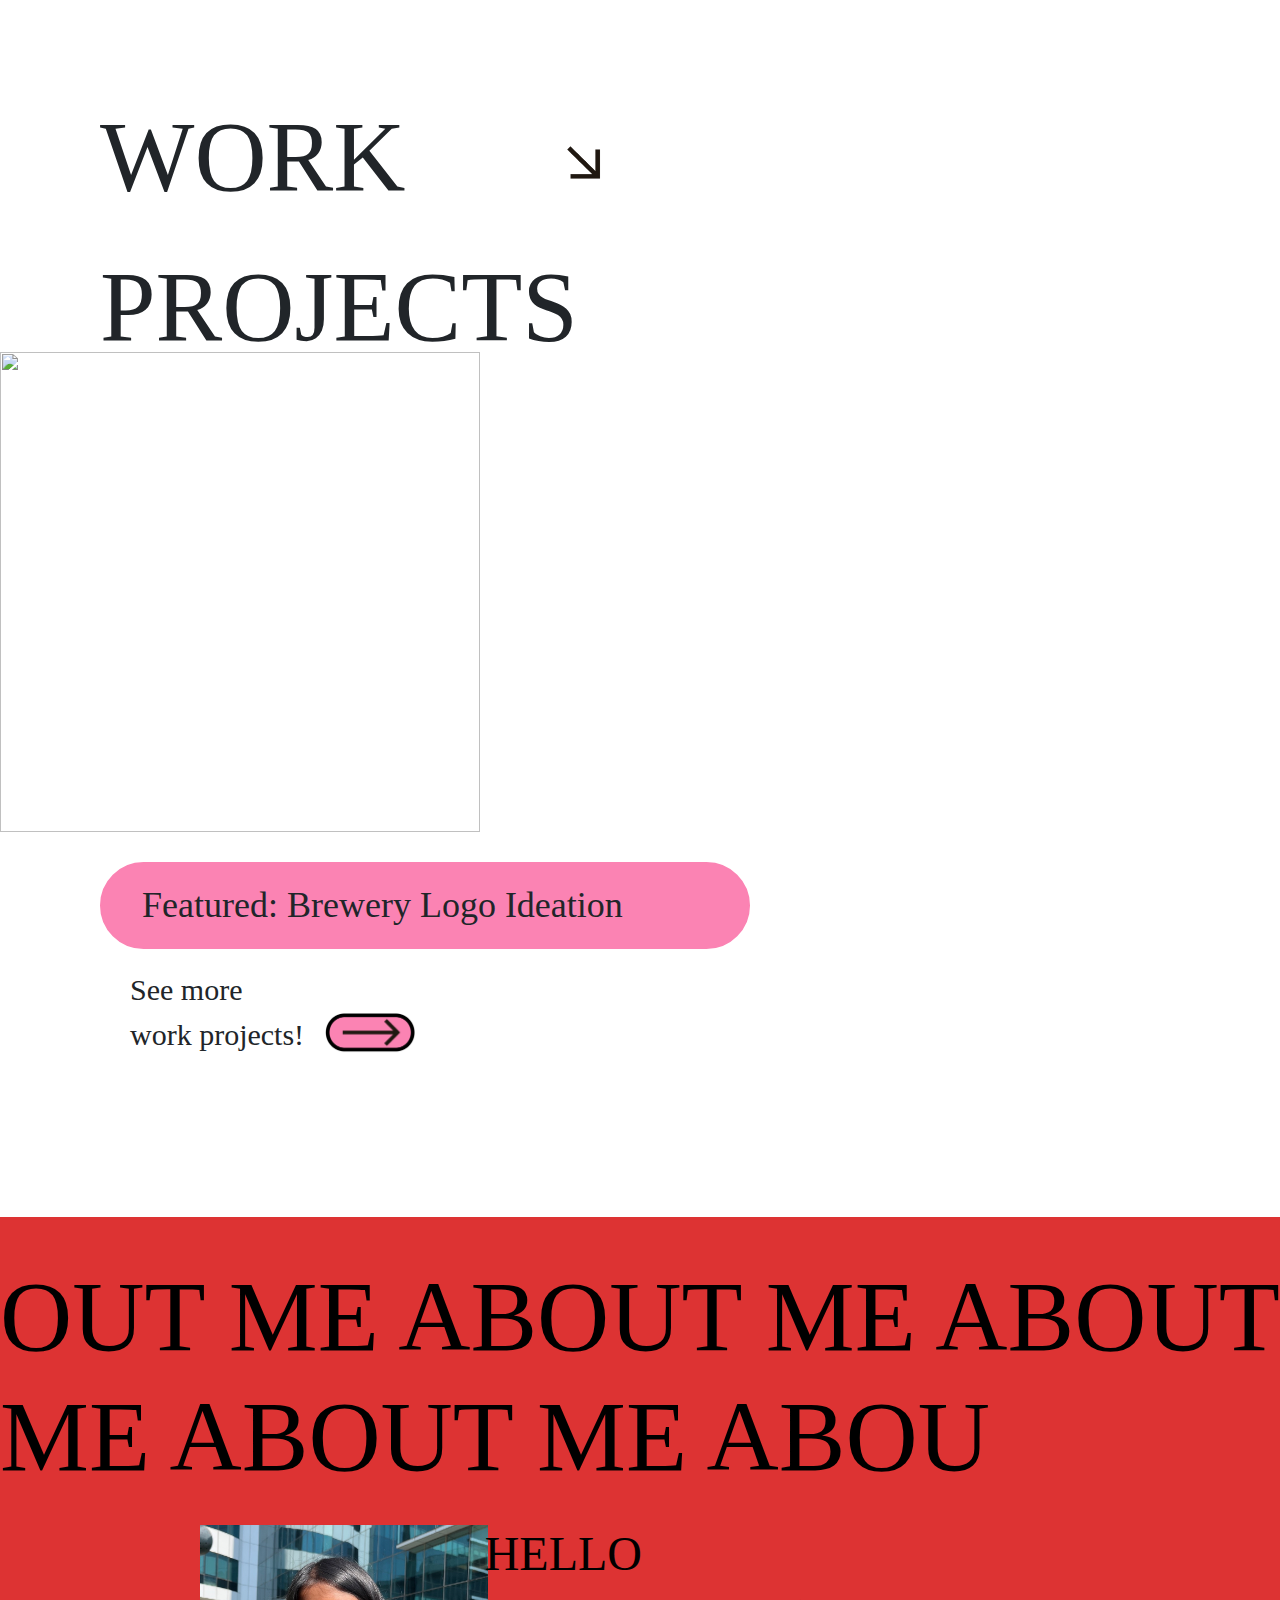
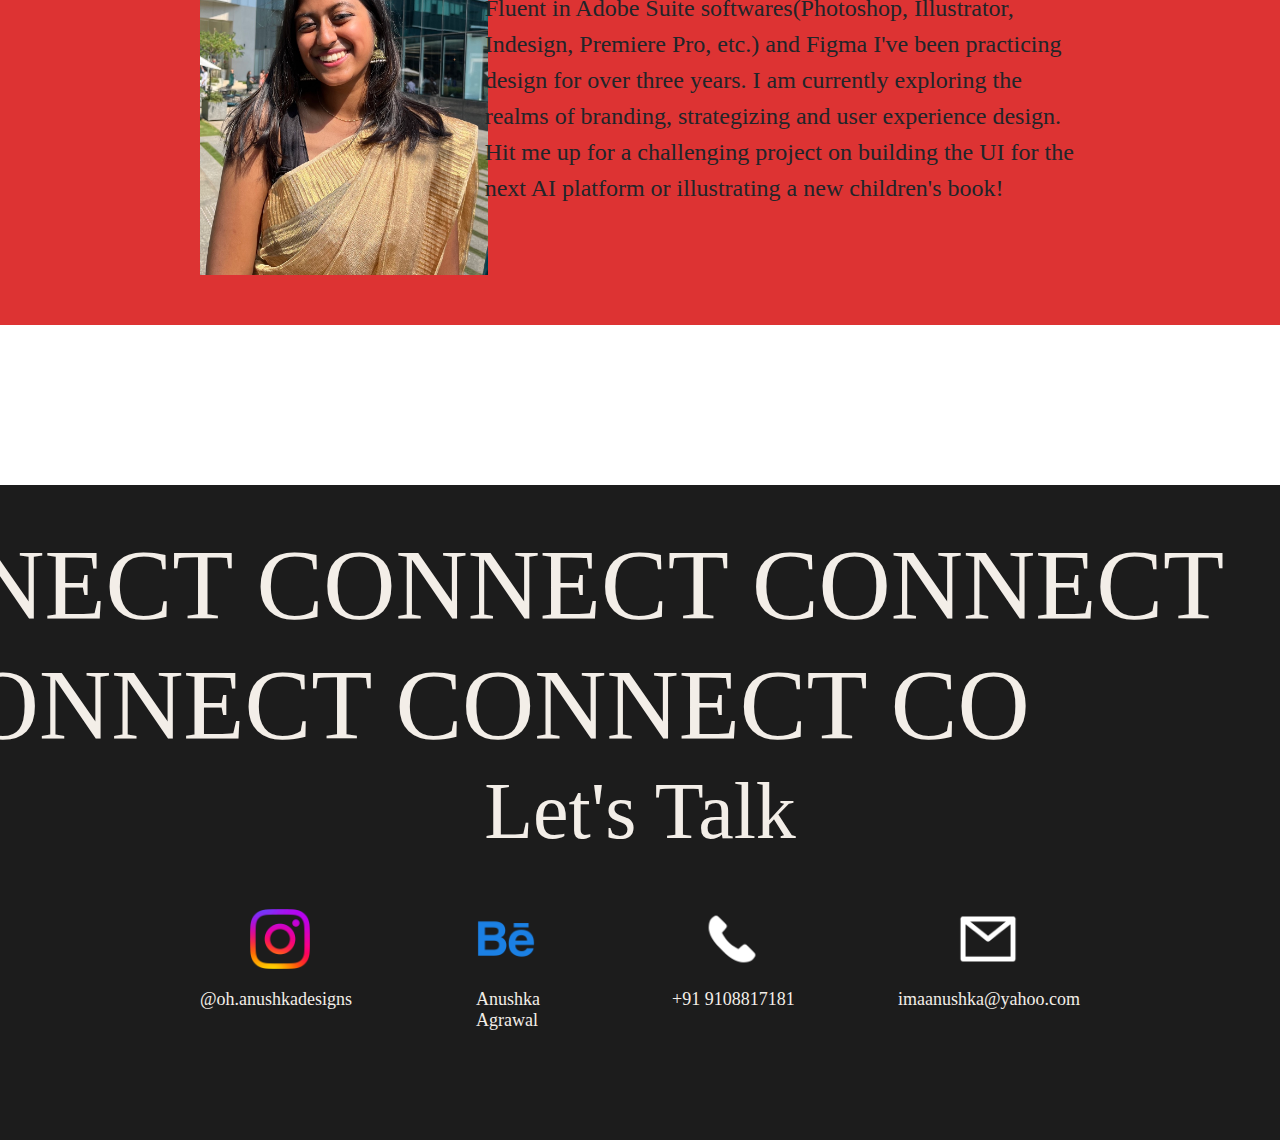
==== commit d4ec29ed: "miscwork" ====
--- a/index.html
+++ b/index.html
@@ -26,7 +26,7 @@
                 <a class="nav-link" href="#ILLUSTRATION">ILLUSTRATION</a>
             </li>
             <li class="nav-item">
-                <a class="nav-link" href="#OTHER">OTHER</a>
+                <a class="nav-link" href="miscwork.html">OTHER</a>
             </li>
             <li class="nav-item">
                 <a class="nav-link" href="#WORK">WORK</a>
@@ -112,24 +112,23 @@
         <div class="newtitle">
             <div class="row">
                 <div class="col-sm-4">OTHER</div>
-                <div class="col-sm-7" id="otherarrow"><img src="images/arrowdown.png" width="40"></div>
             </div>
         </div>
 
         <div class="feature">
-            <img src="images/amaranthimg.png" height="480px">
+            <img src="images/appleui.png" height="480px">
             <h1 class="projhead" id="apple">Featured: Apple Website UI Recreation</h1>
         </div>
     
         <div class="row">
-            <div class="col-sm-4"><div class="seemore">See more<br>miscellaneous projects!</div></div>
-            <div class="col-sm-8"><div class="seemoreimg" id="arrowgreen"><img src="images/arrowgreen.png" width="90px"></div></div>
+            <div class="col-sm-4"><div class="seemore"><a href="miscwork.html">See more<br>miscellaneous projects!</a></div></div>
+            <div class="col-sm-8"><div class="seemoreimg" id="arrowgreen" ><a href="miscwork.html"><img src="images/arrowgreen.png" width="90px"></a></div></div>
         </div>
     </section>
 
     <BR><br>
 
-    <section class="OTHER">
+    <section class="WORKproj">
         <div class="newtitle">
             <div class="row">
                 <div class="col-sm-5">WORK PROJECTS</div>
--- a/style.css
+++ b/style.css
@@ -241,3 +241,9 @@
 #email img{
     margin-left: 60px;
 }
+
+.body{
+    font-family: 'Helvetica Neue Light';
+    font-size: 20px;
+    margin-left: 100px;
+}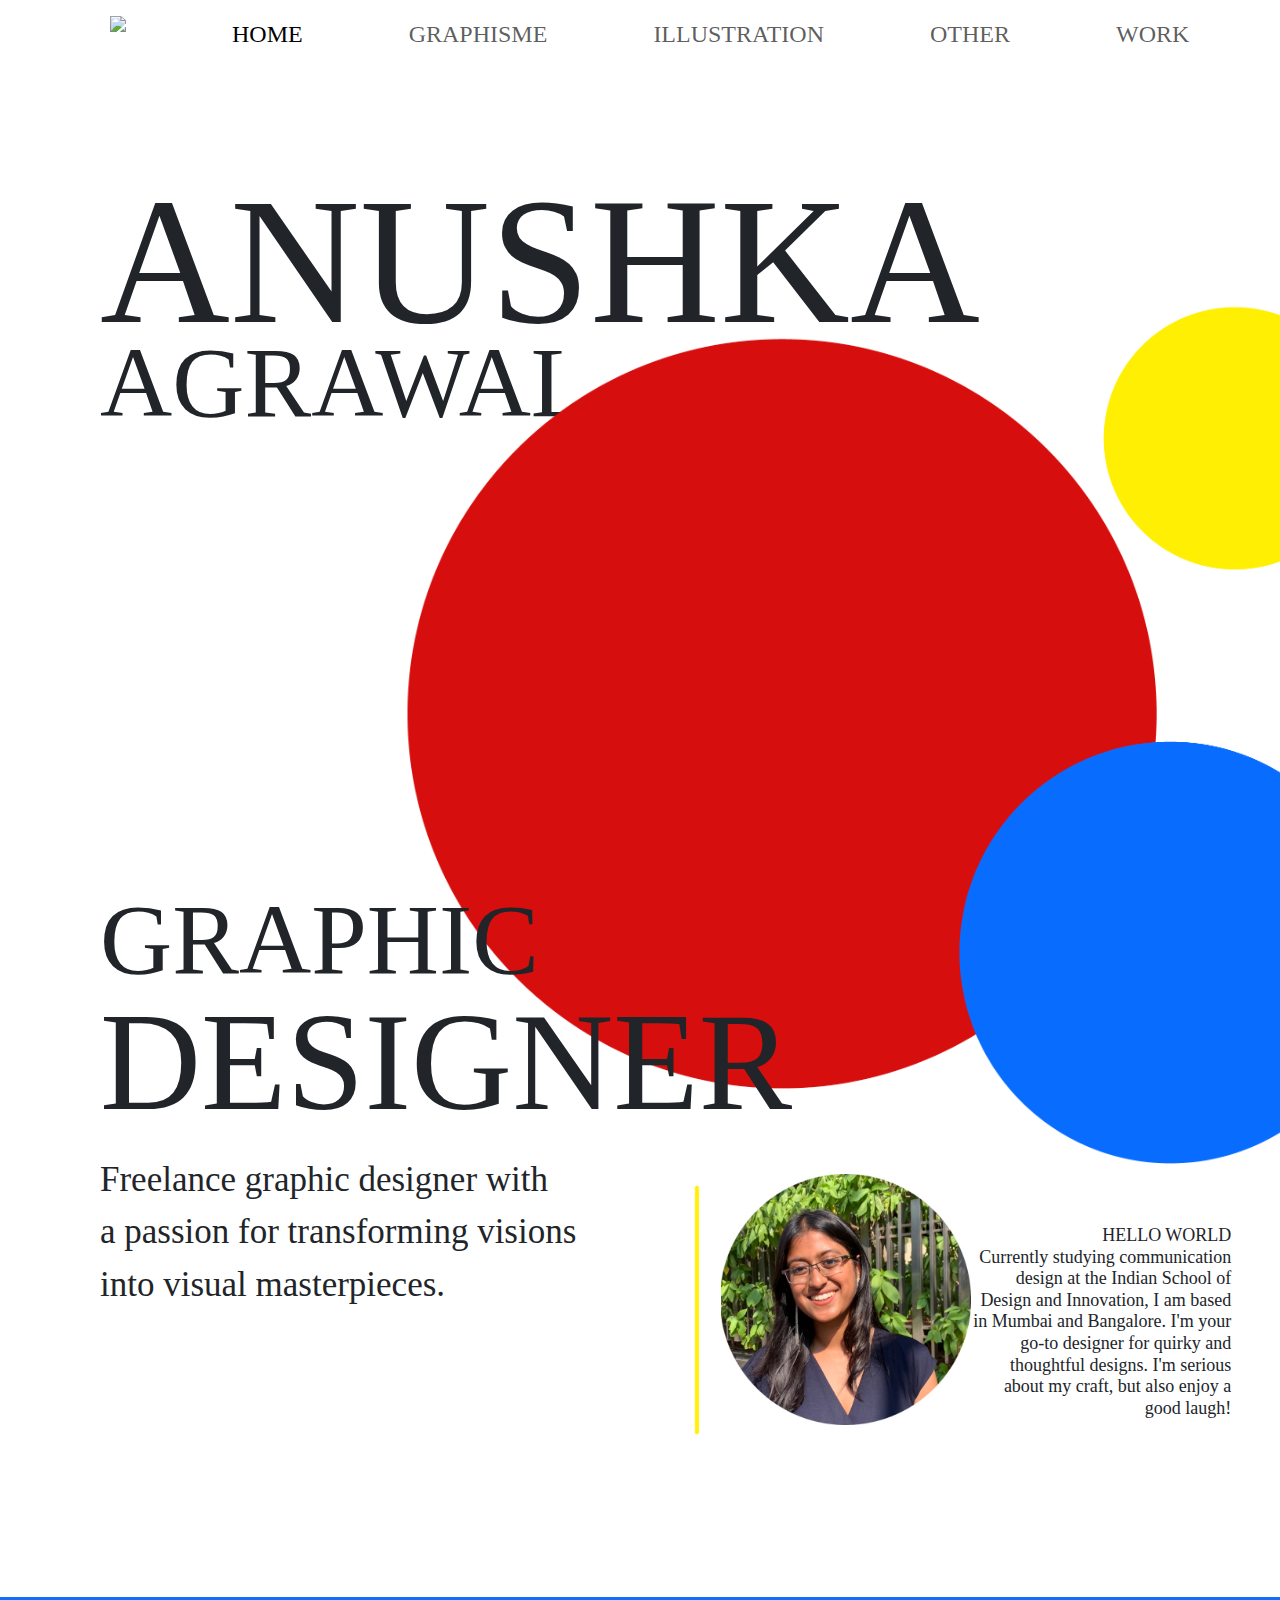
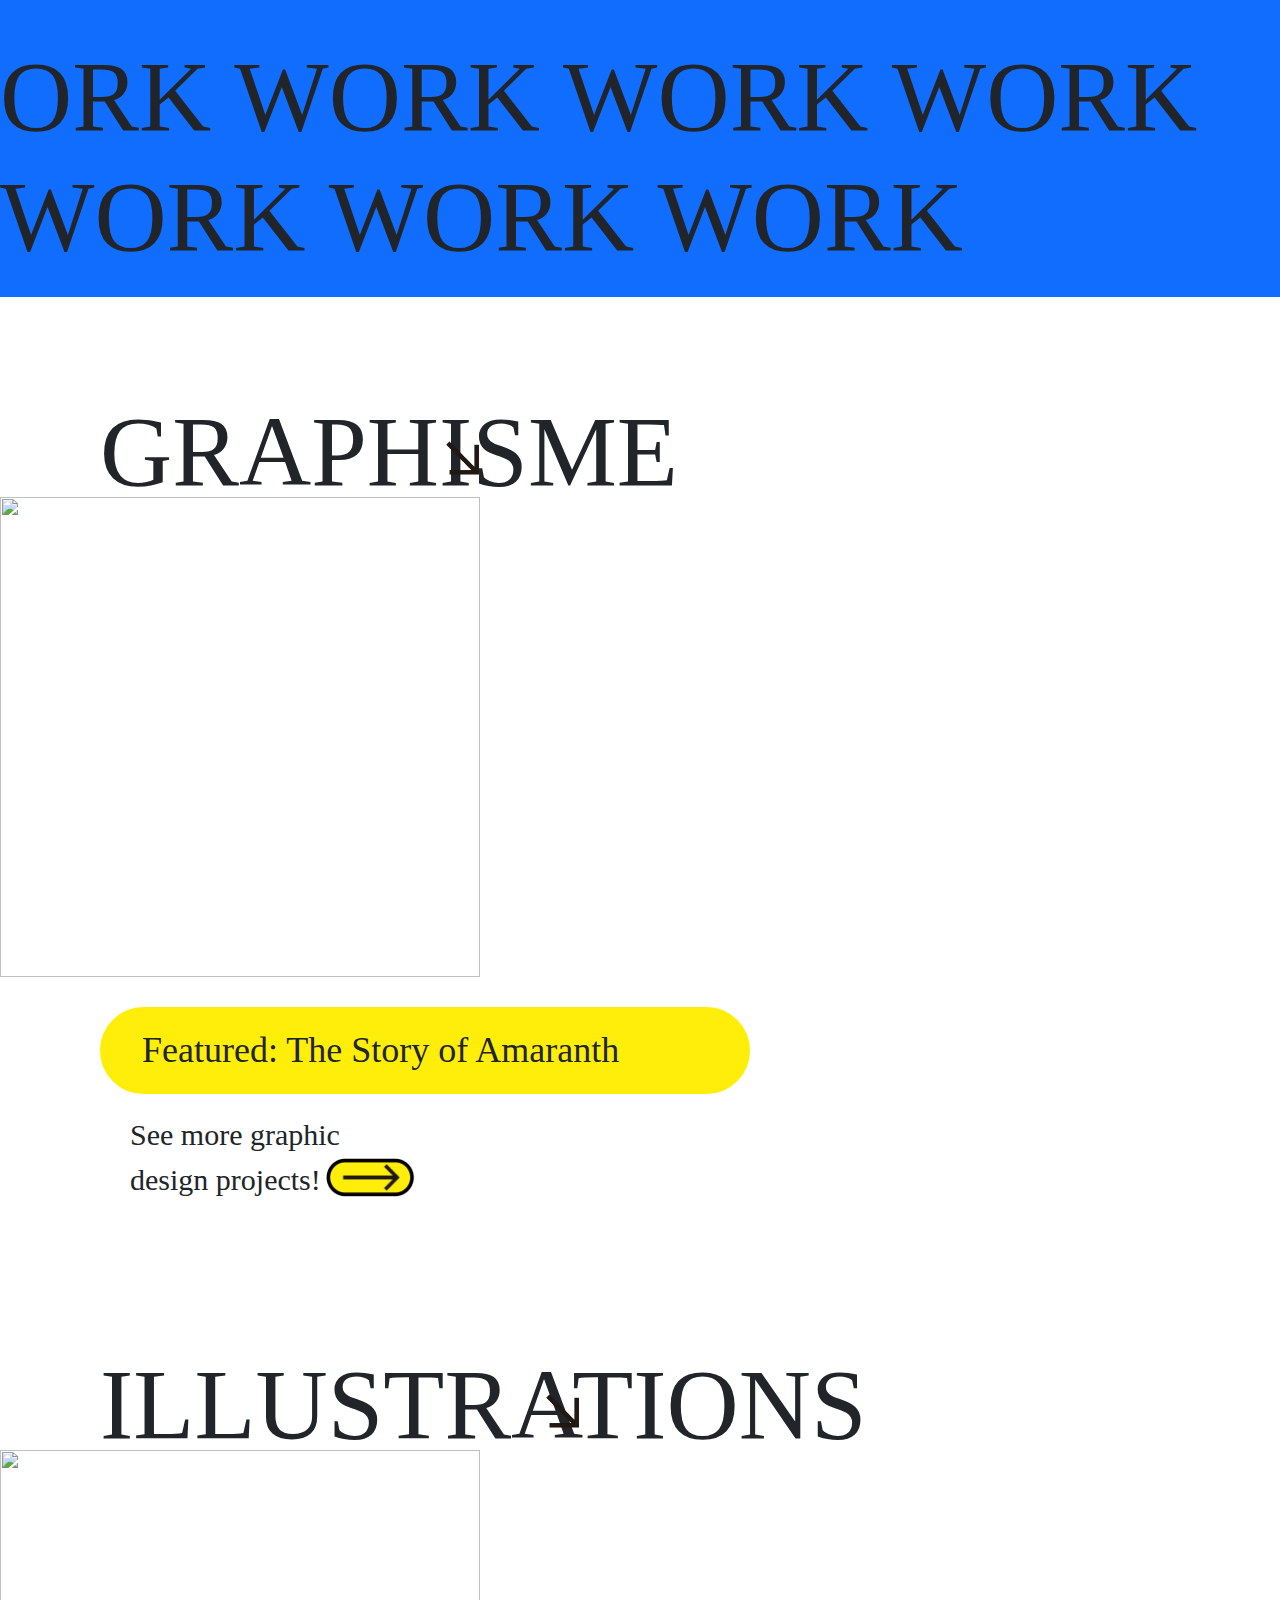
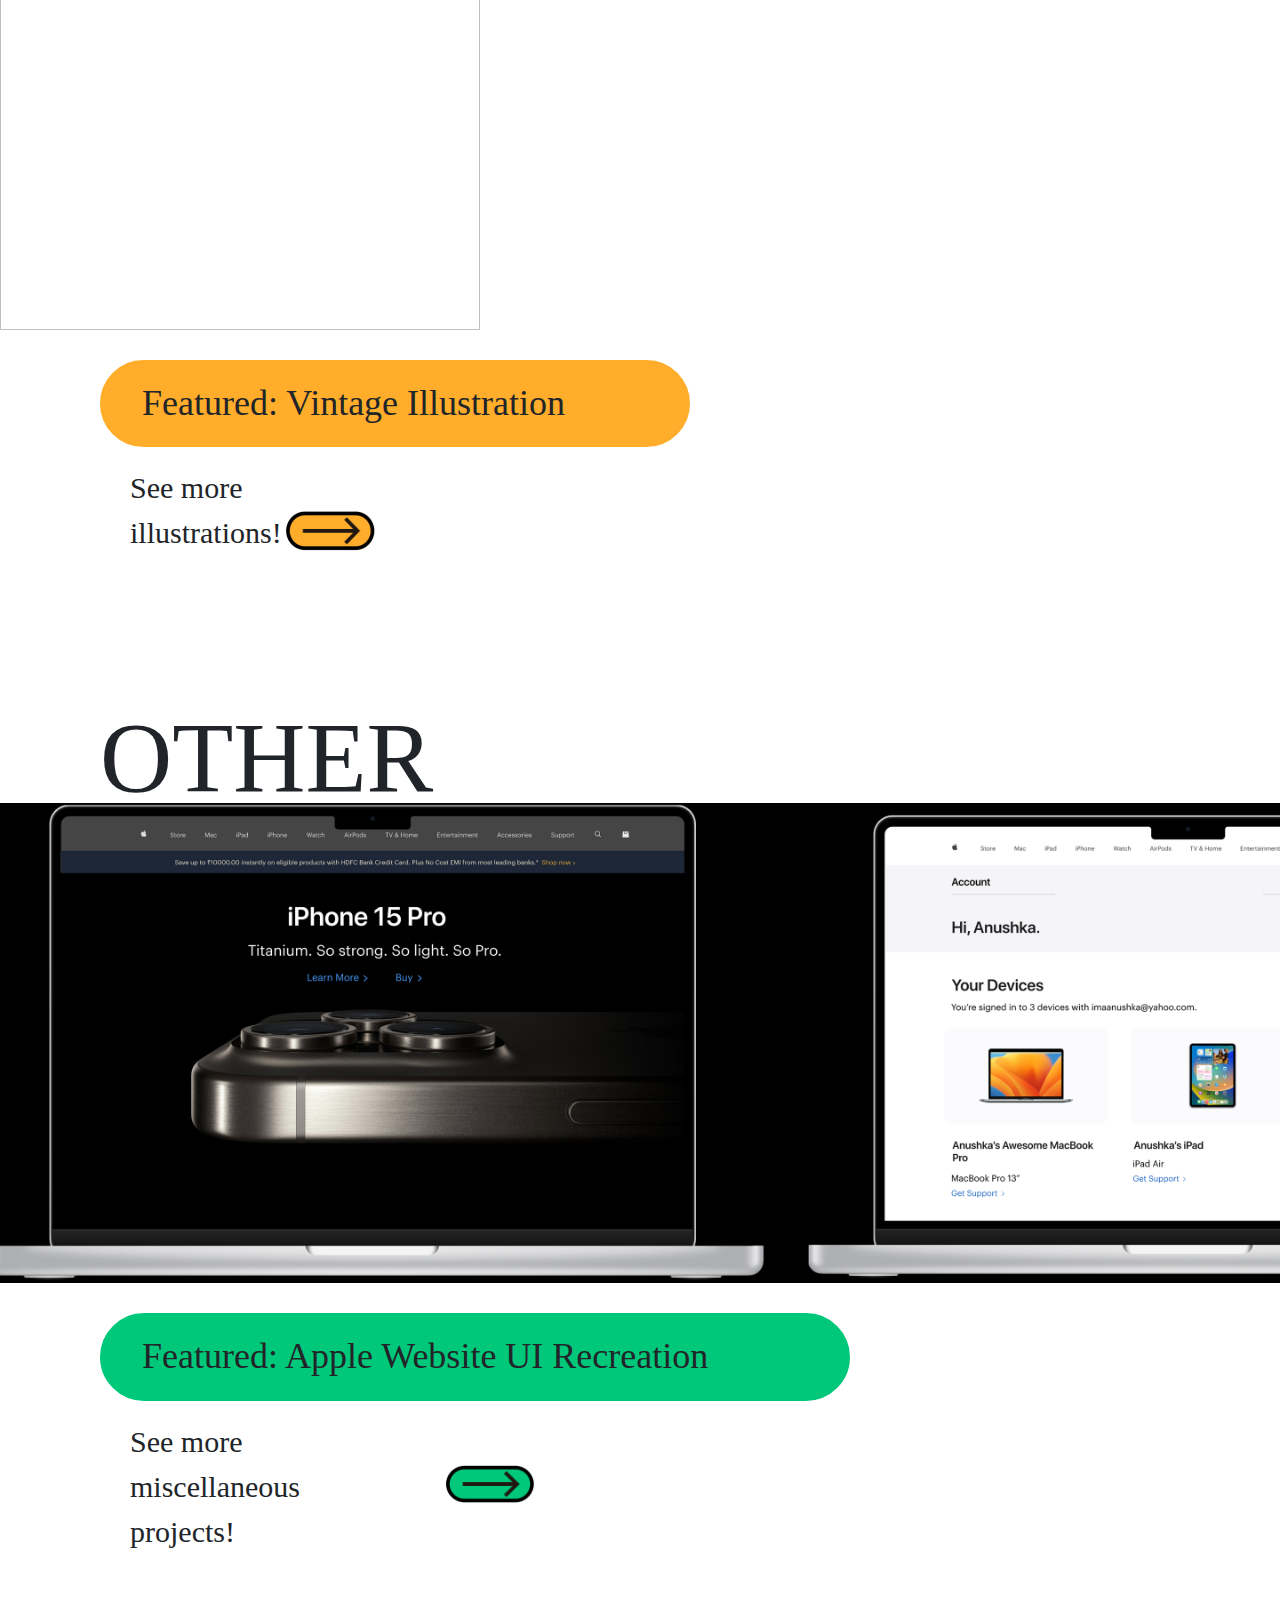
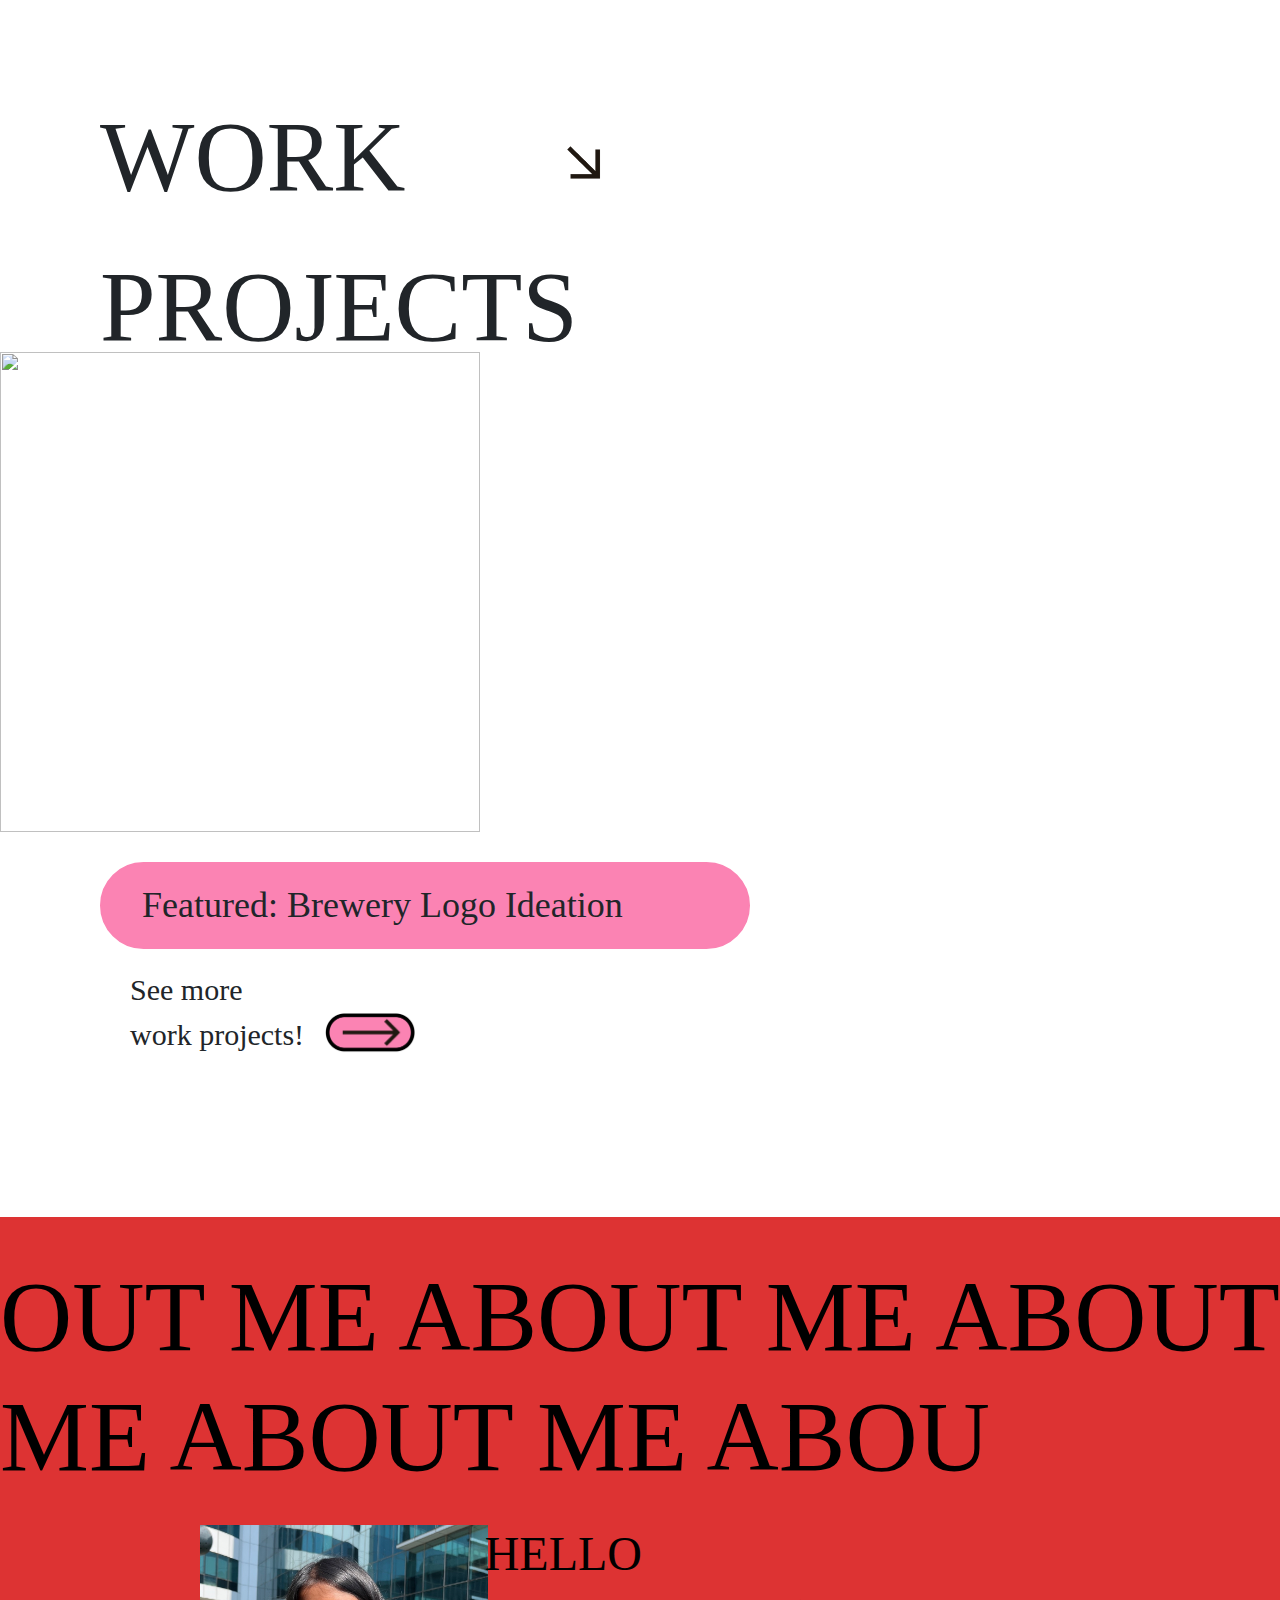
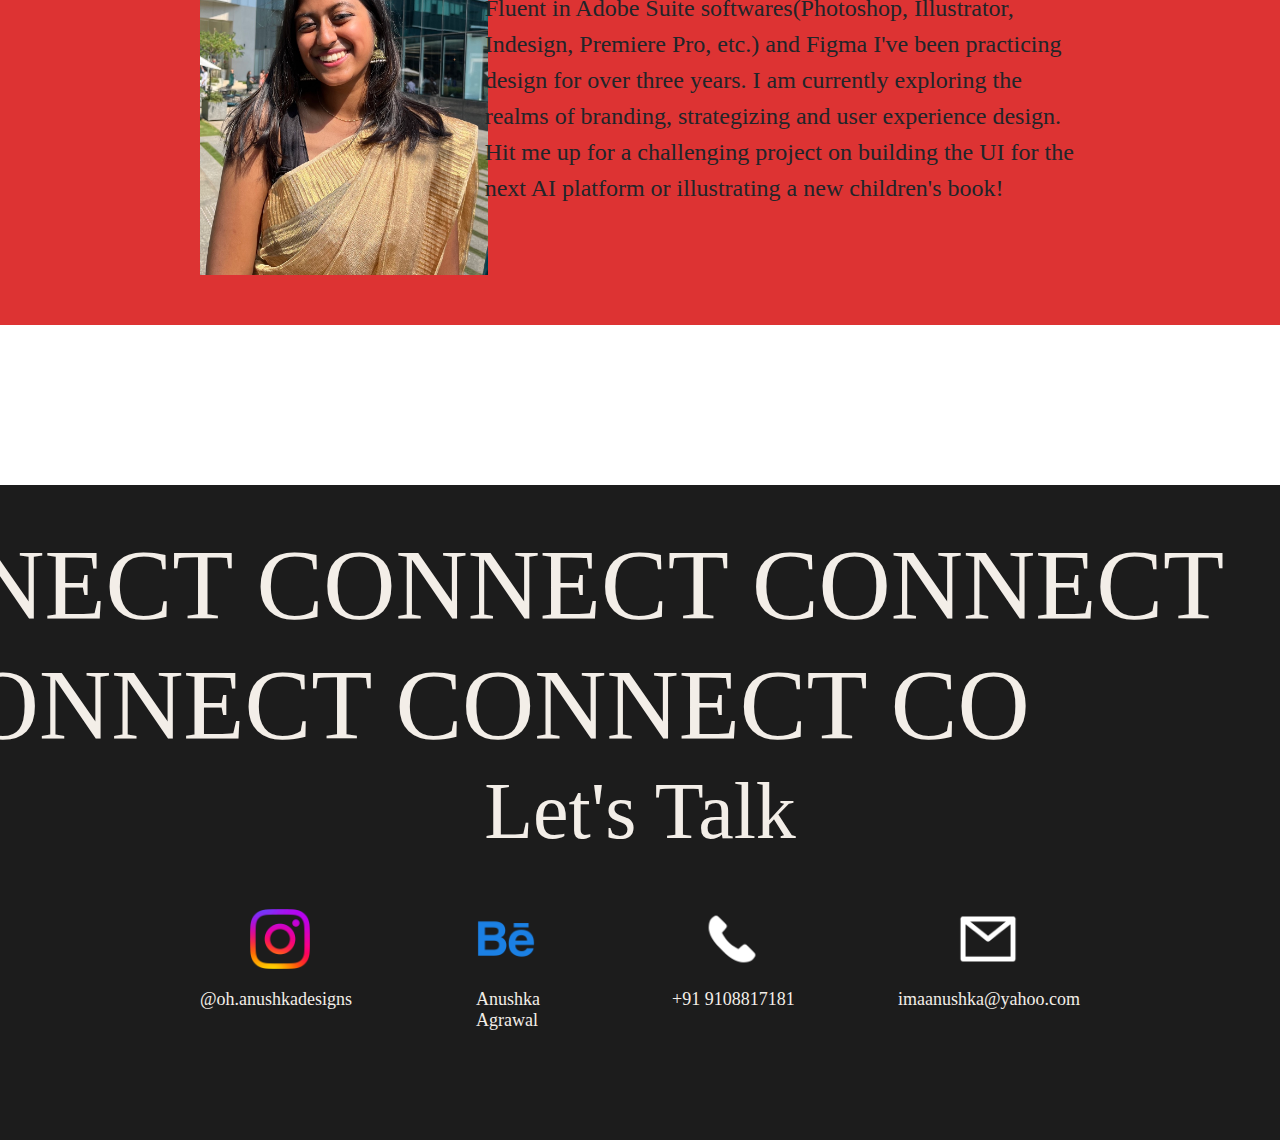
==== commit d8bddb3d: "sub" ====
--- a/index.html
+++ b/index.html
@@ -121,7 +121,7 @@
         </div>
     
         <div class="row">
-            <div class="col-sm-4"><div class="seemore"><a href="miscwork.html">See more<br>miscellaneous projects!</a></div></div>
+            <div class="col-sm-4"><div class="seemore">See more<br>miscellaneous projects!</a></div></div>
             <div class="col-sm-8"><div class="seemoreimg" id="arrowgreen" ><a href="miscwork.html"><img src="images/arrowgreen.png" width="90px"></a></div></div>
         </div>
     </section>
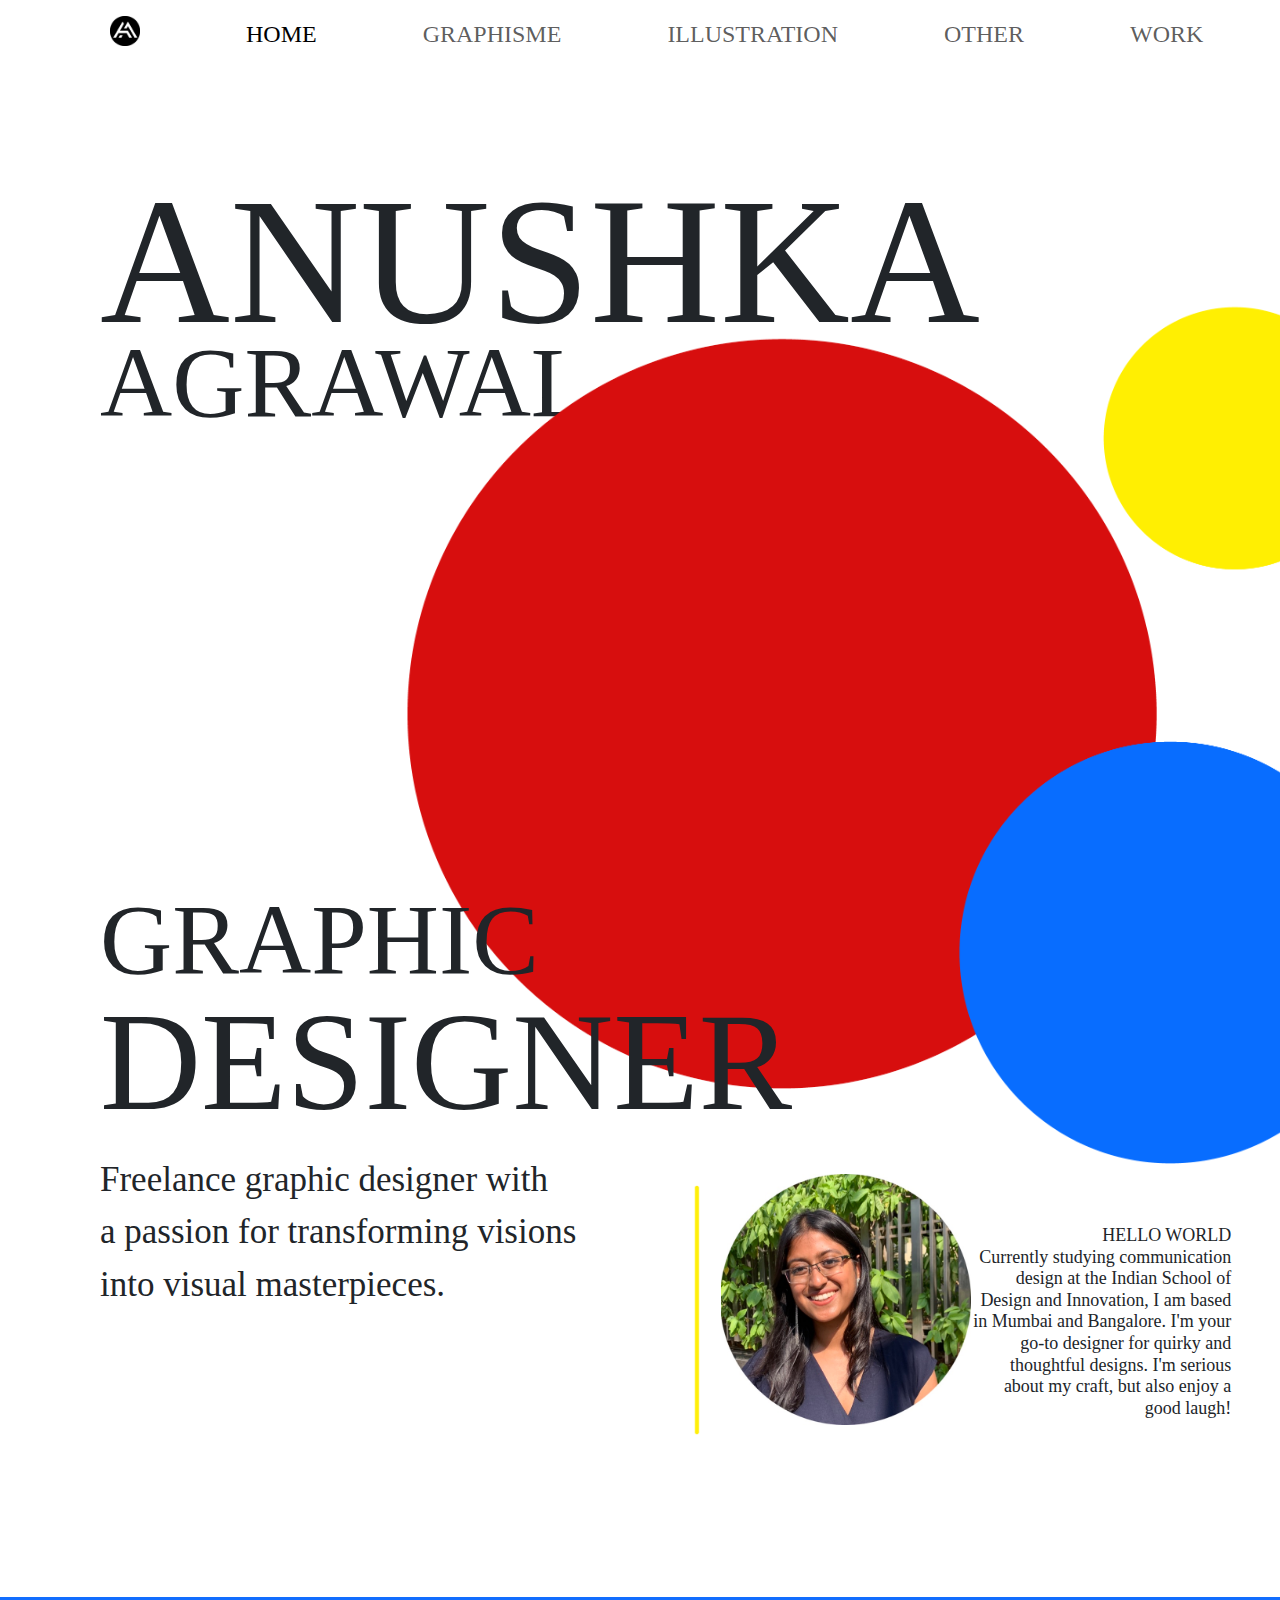
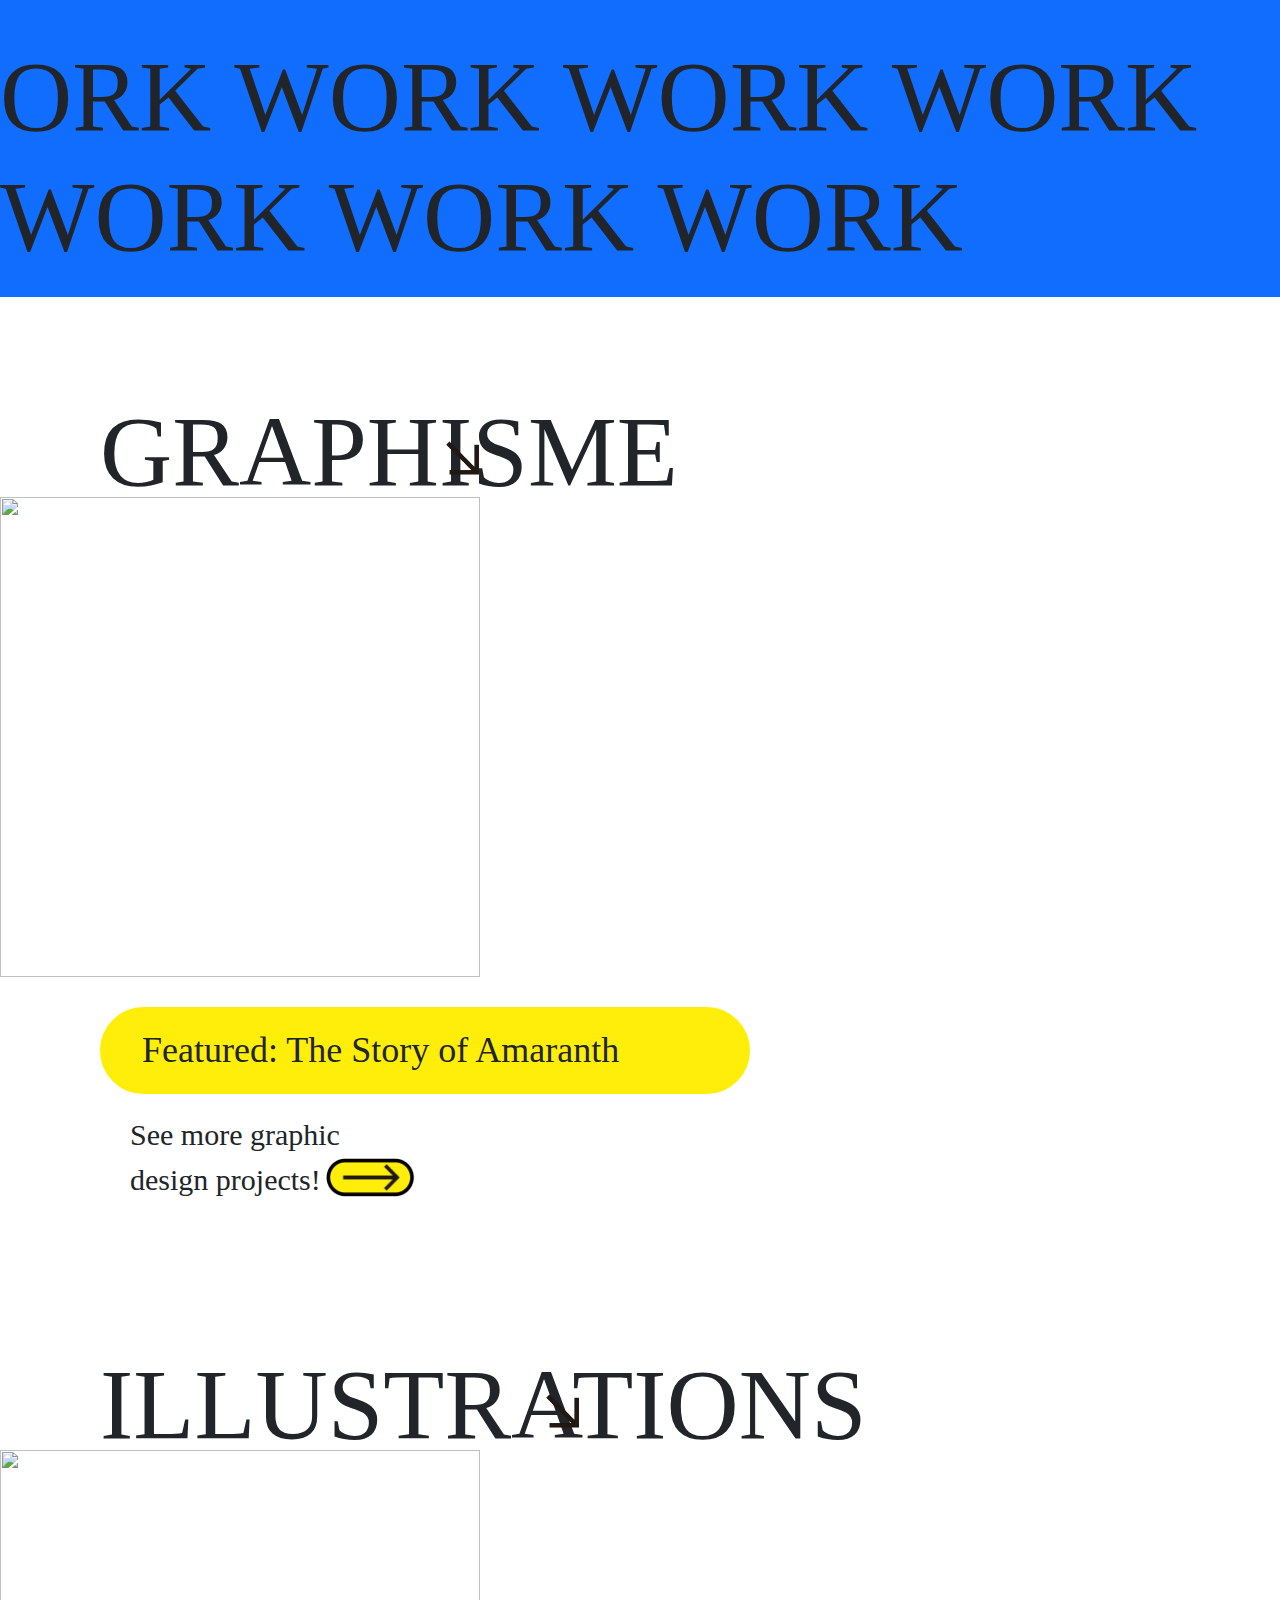
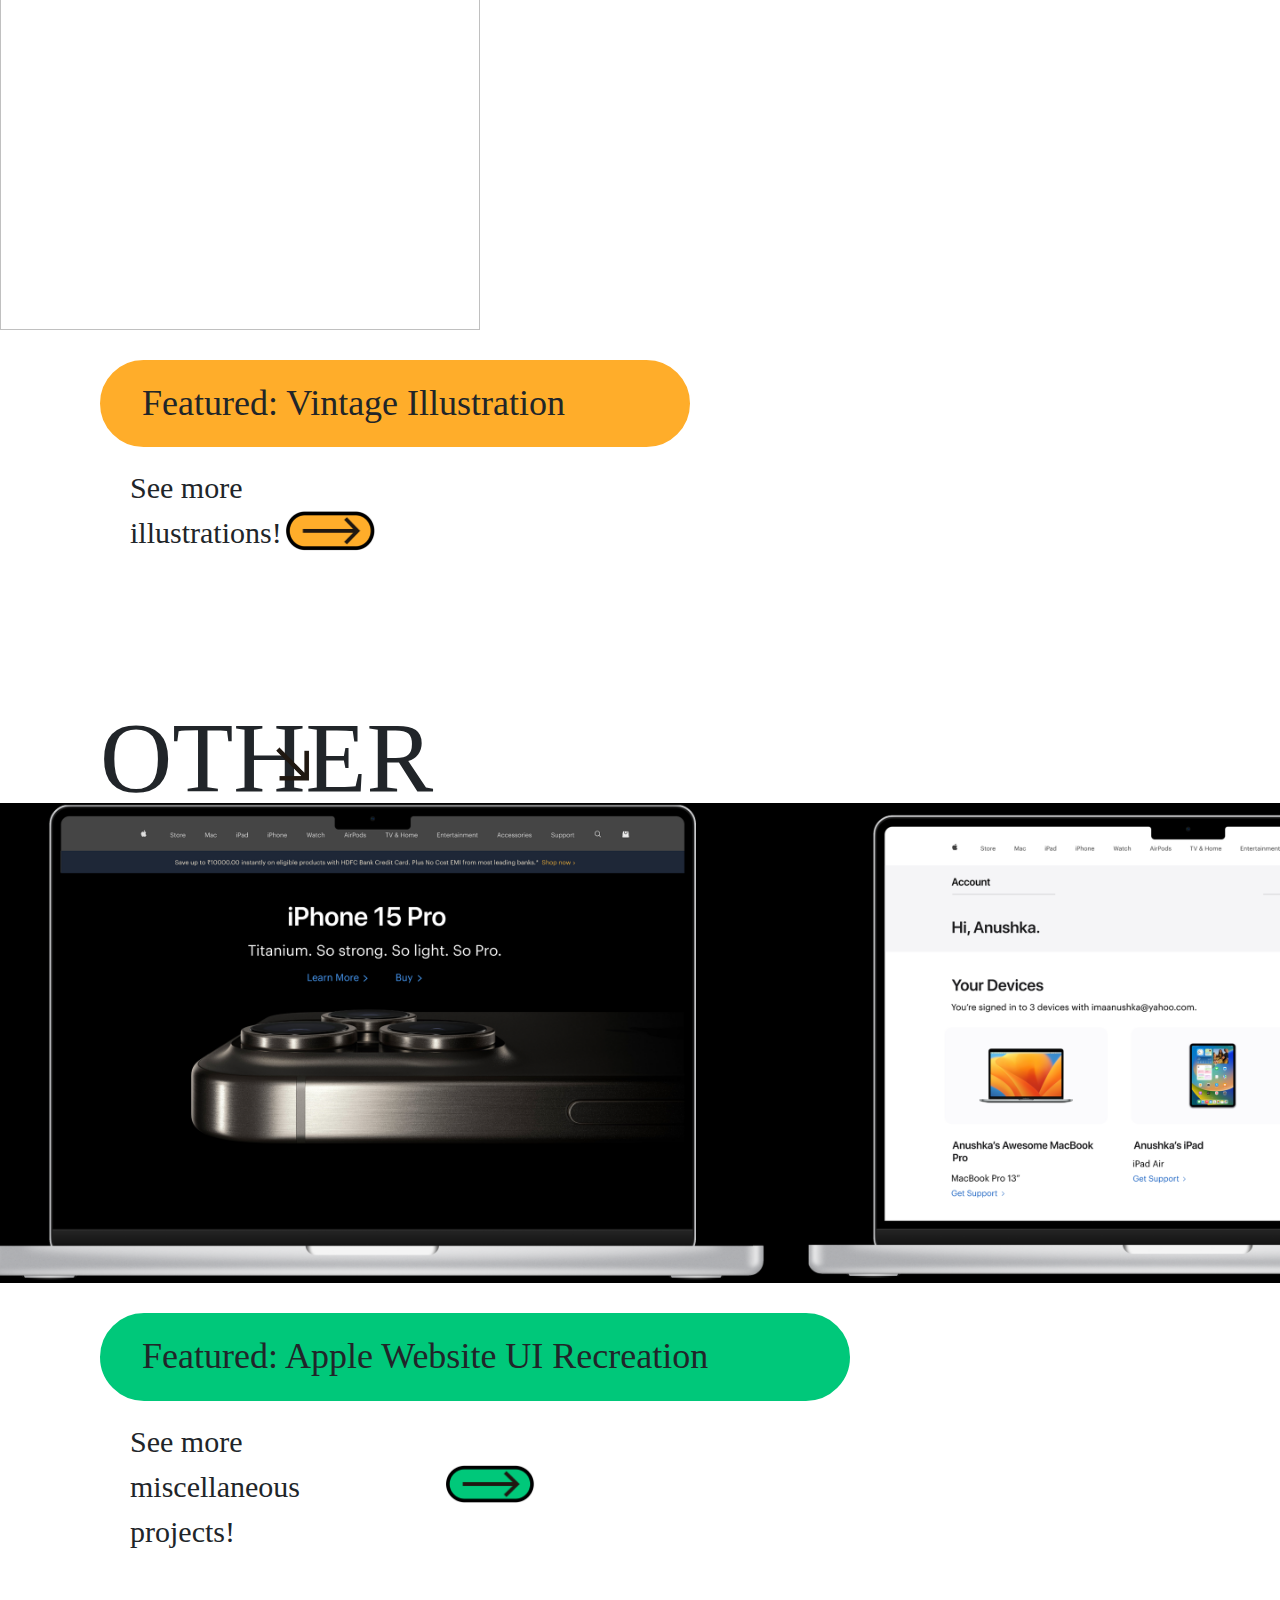
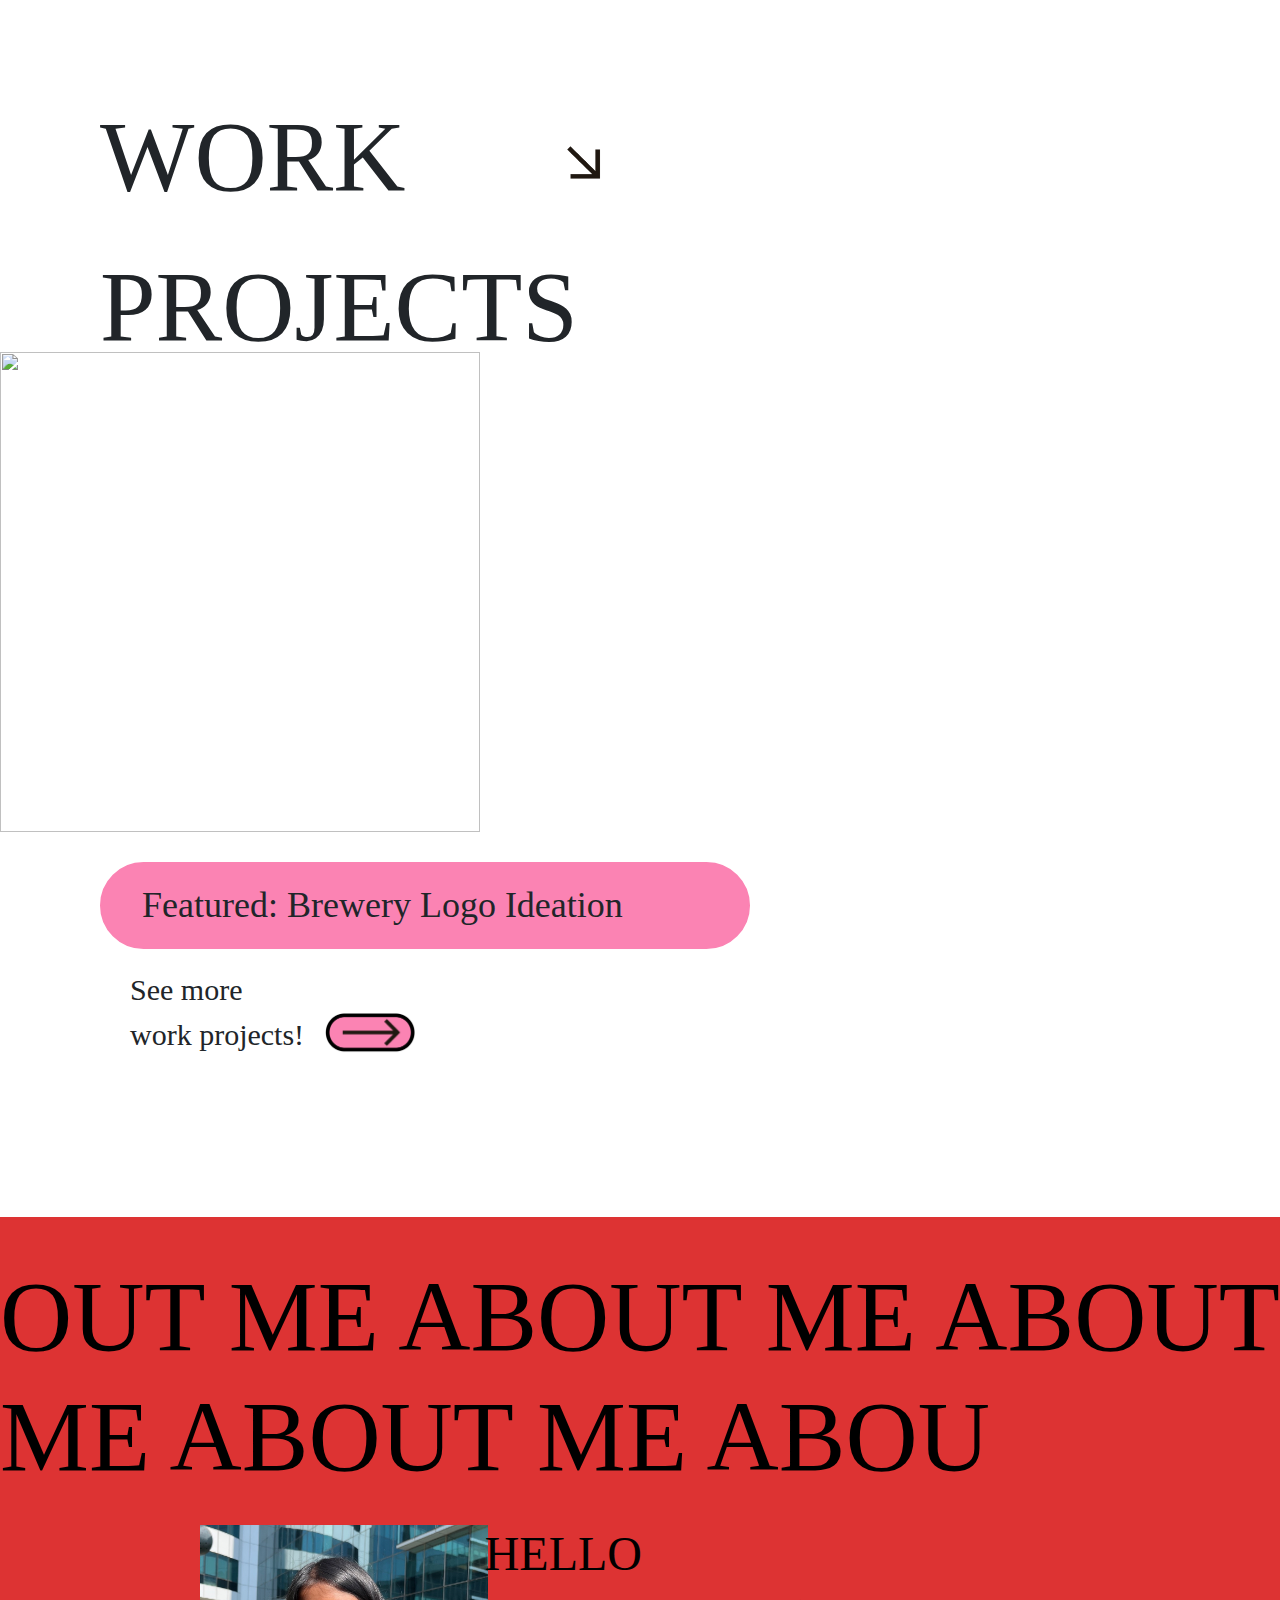
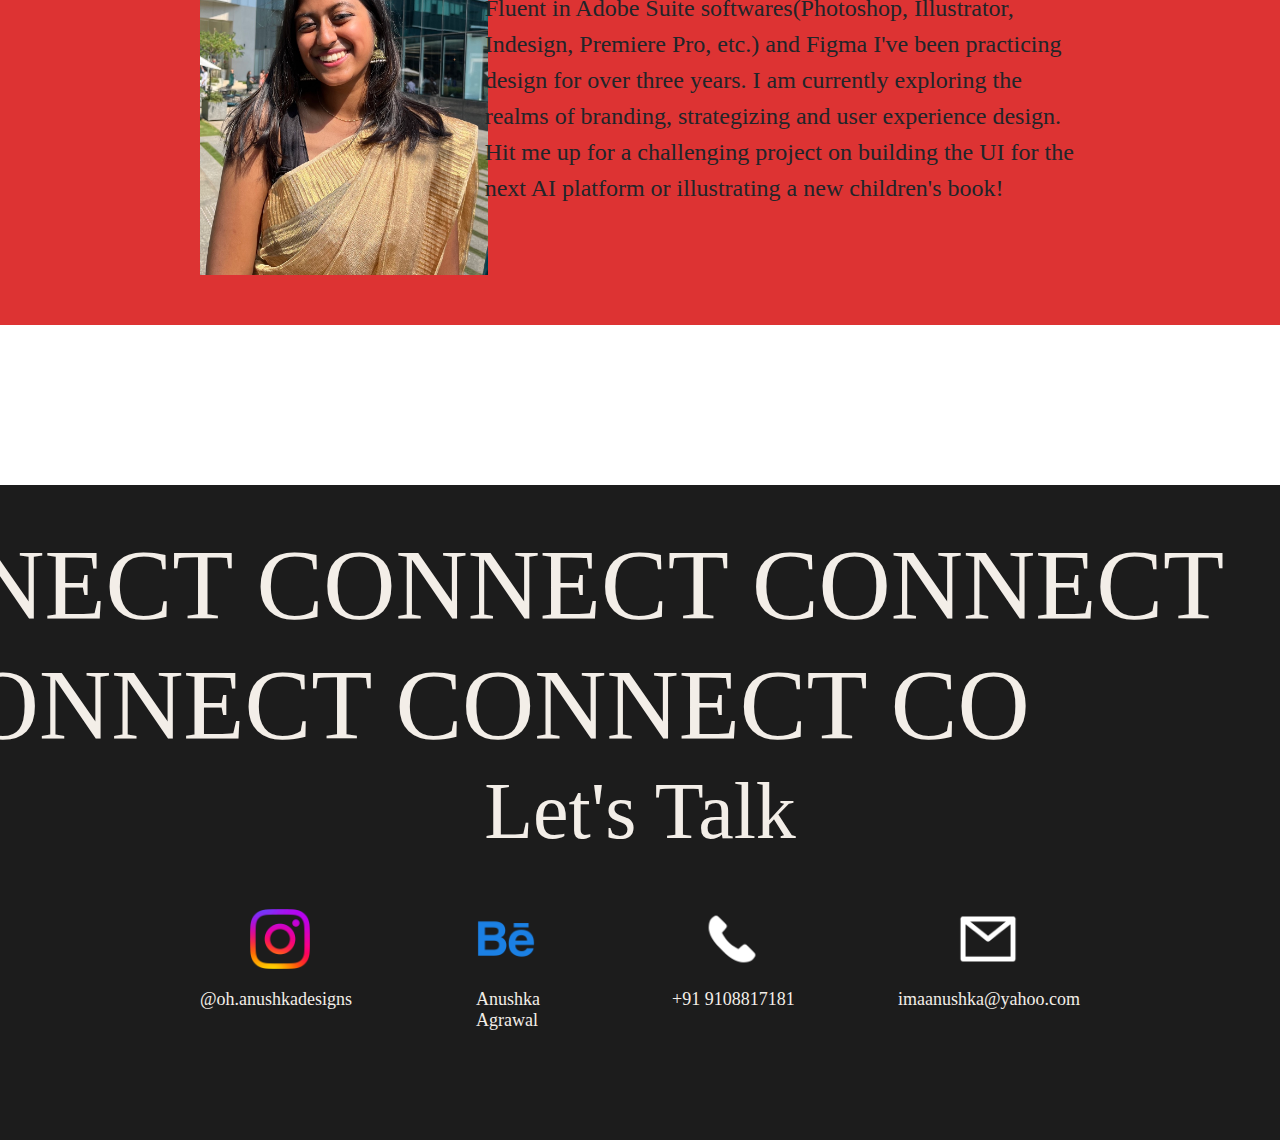
==== commit c09c04fd: "finalsubmit" ====
--- a/index.html
+++ b/index.html
@@ -4,6 +4,7 @@
     <meta name="viewport" content="width=device-width, initial-scale=1.0">
     <title>Anushka Agrawal's Portfolio</title>
     <link rel="stylesheet" href="style.css">
+    <link rel="icon" type="image/x-icon" href="/images/logo.png">
     <link href="https://cdn.jsdelivr.net/npm/bootstrap@5.3.1/dist/css/bootstrap.min.css" rel="stylesheet">
     <script src="https://cdn.jsdelivr.net/npm/bootstrap@5.3.1/dist/js/bootstrap.bundle.min.js"></script>
 </head>
@@ -14,7 +15,7 @@
         <div class="container-fluid">
           <ul class="navbar-nav">
             <li class="nav-item">
-                <a class="nav-link" href="#"><img src="images/logo.png"> </a>
+                <a class="nav-link" href="#"><img src="images/logo.png" height="30"> </a>
             </li>
             <li class="nav-item">
                 <a class="nav-link active" href="#">HOME</a>
@@ -112,6 +113,7 @@
         <div class="newtitle">
             <div class="row">
                 <div class="col-sm-4">OTHER</div>
+                <div class="col-sm-8"><div id="otherarrow"><img src="images/arrowdown.png" width="40"> </div> </div>
             </div>
         </div>
 
--- a/style.css
+++ b/style.css
@@ -242,8 +242,25 @@
     margin-left: 60px;
 }
 
-.body{
+.bodytext{
     font-family: 'Helvetica Neue Light';
     font-size: 20px;
     margin-left: 100px;
+    margin-right:100px;
+}
+
+.bodysec{
+    margin-left:-40px;
+}
+
+#applemisc{
+    width:600px;
+    border-color: #00c87a;
+    background-color: #00c87a;
+}
+
+#gcmisc{
+    width:650px;
+    border-color: #00c87a;
+    background-color: #00c87a;
 }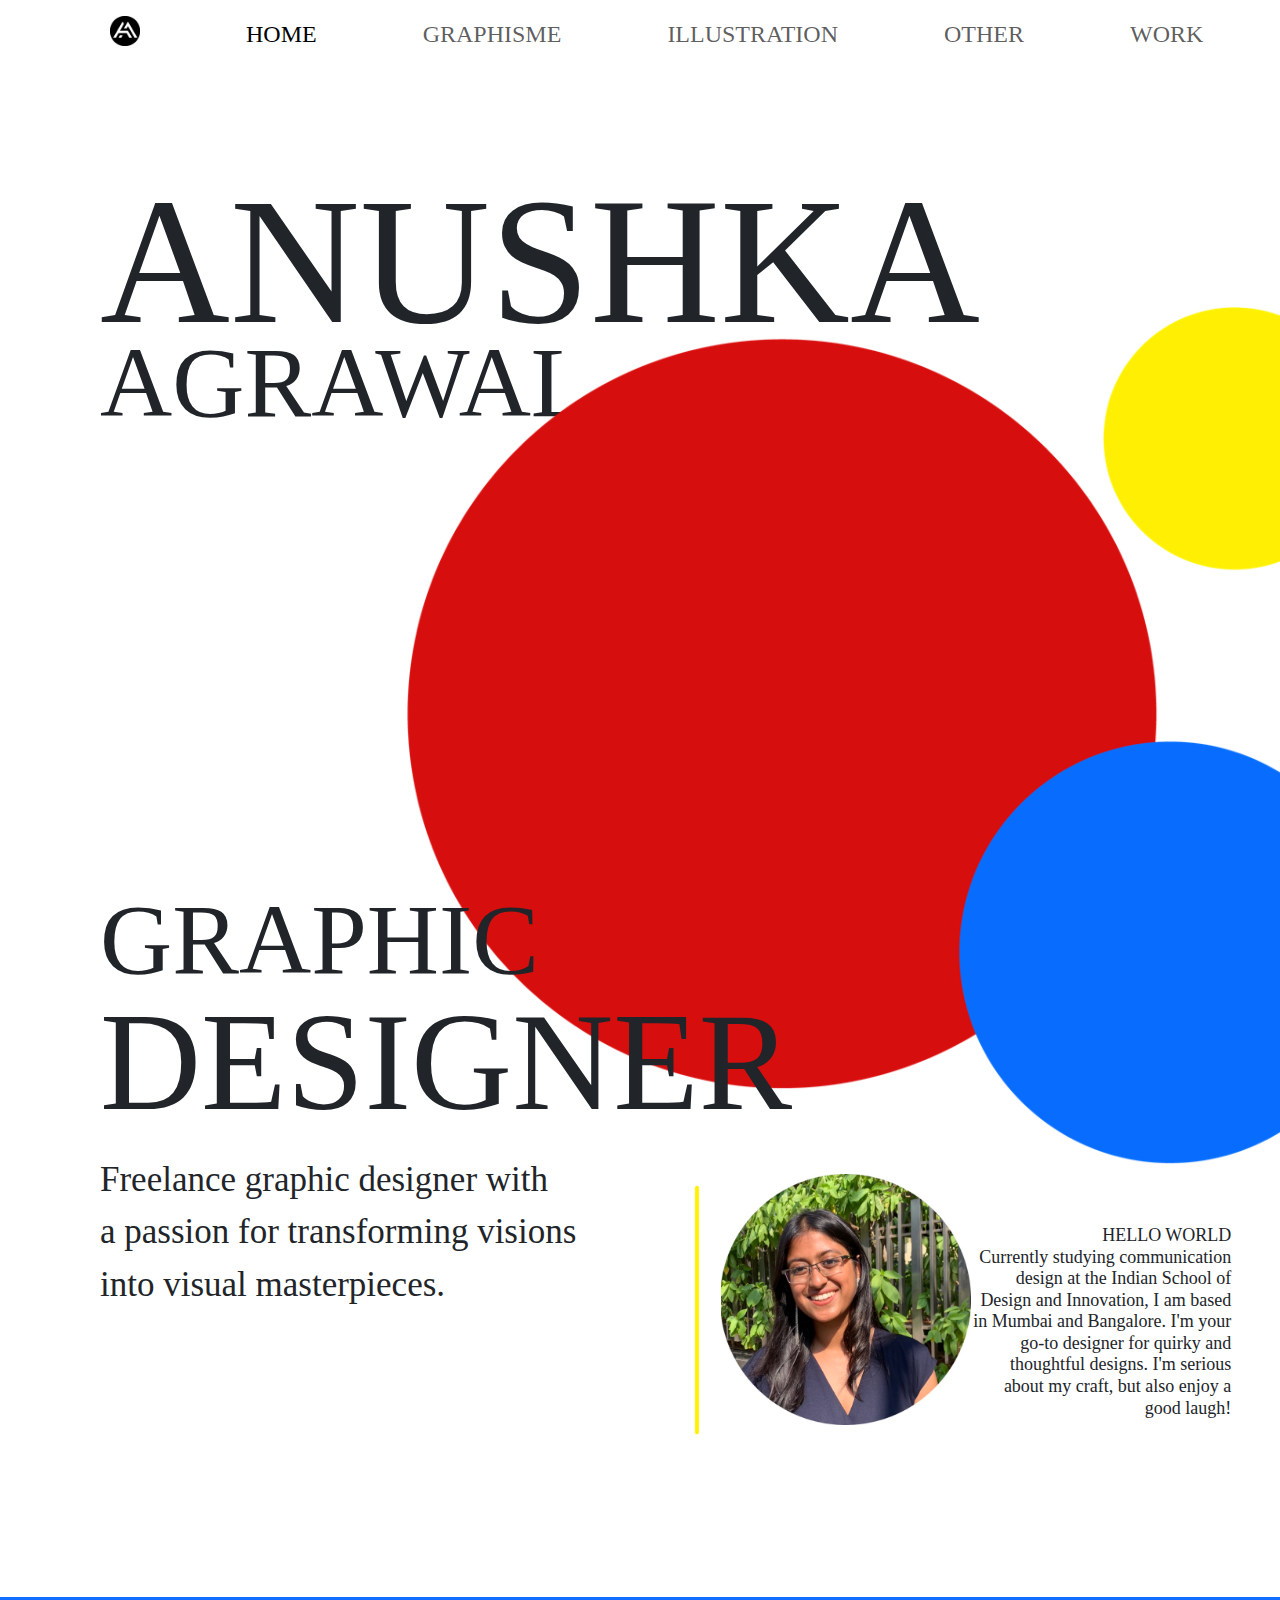
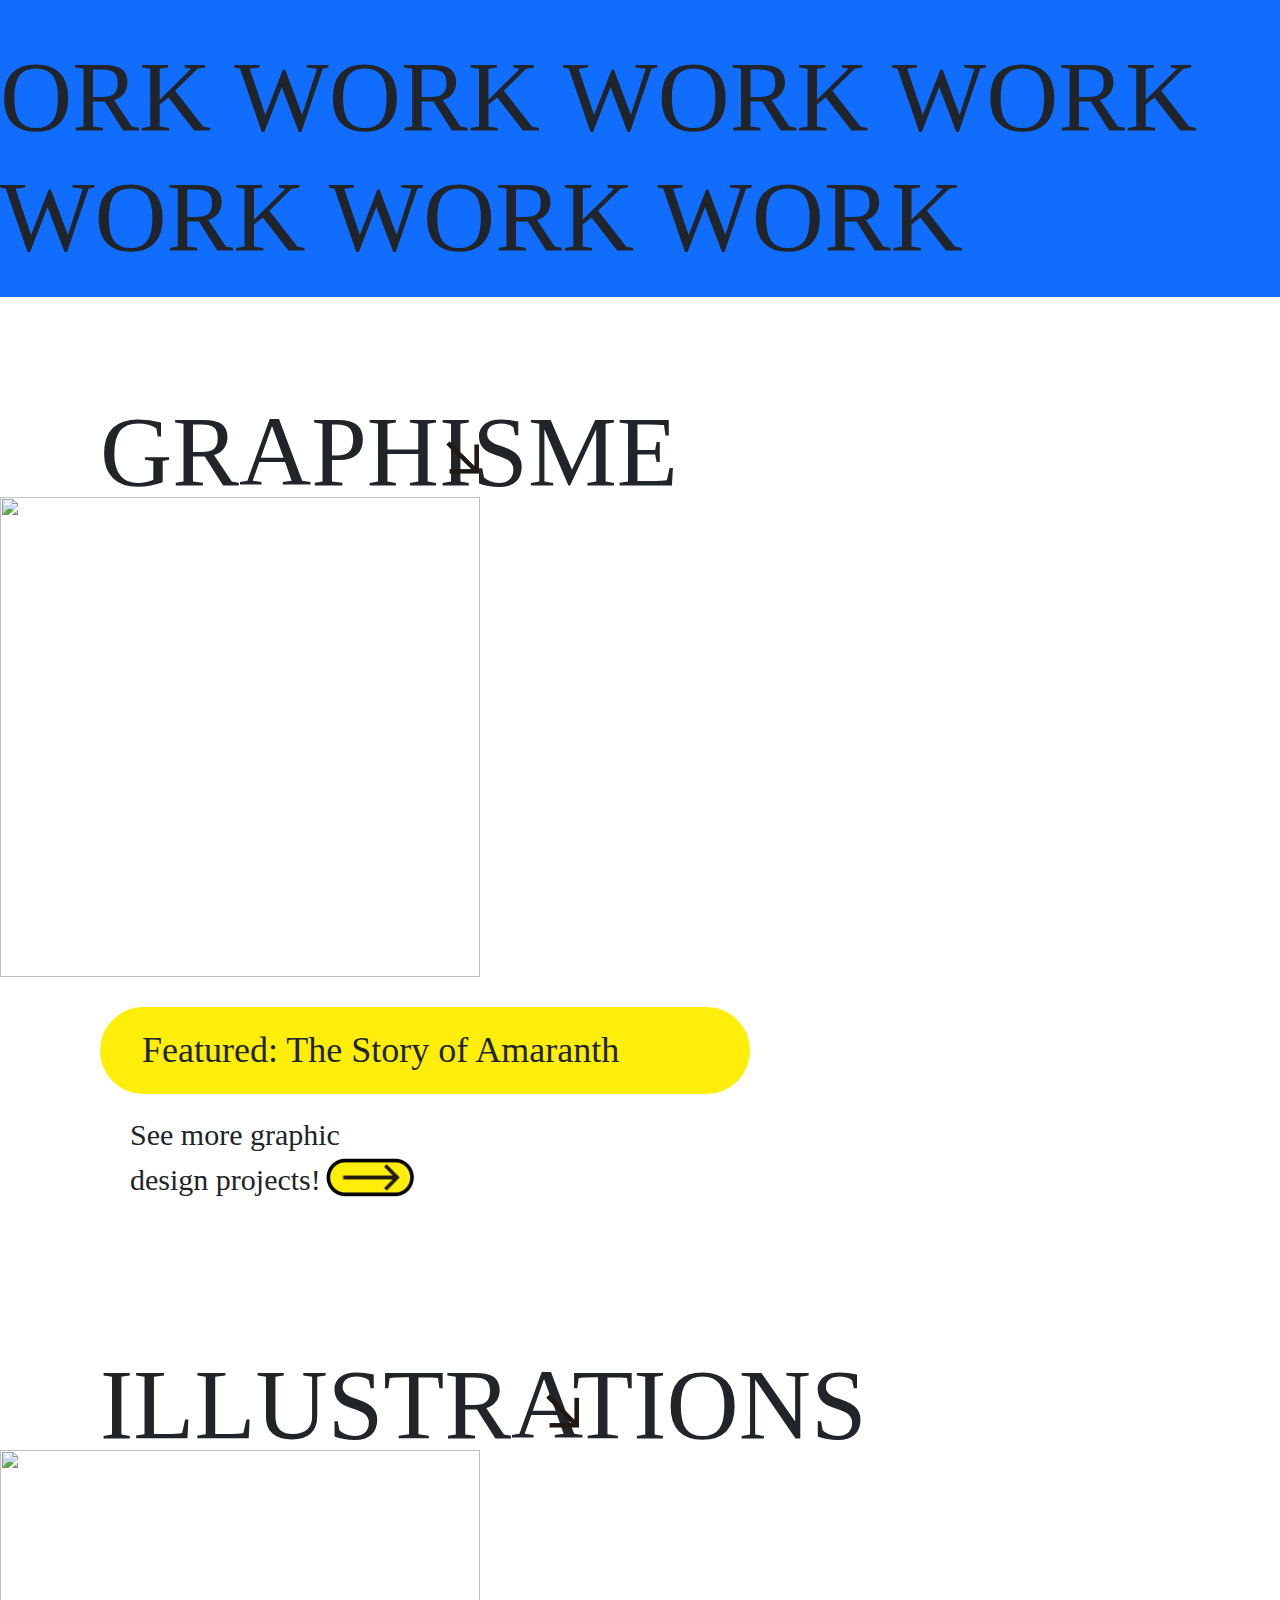
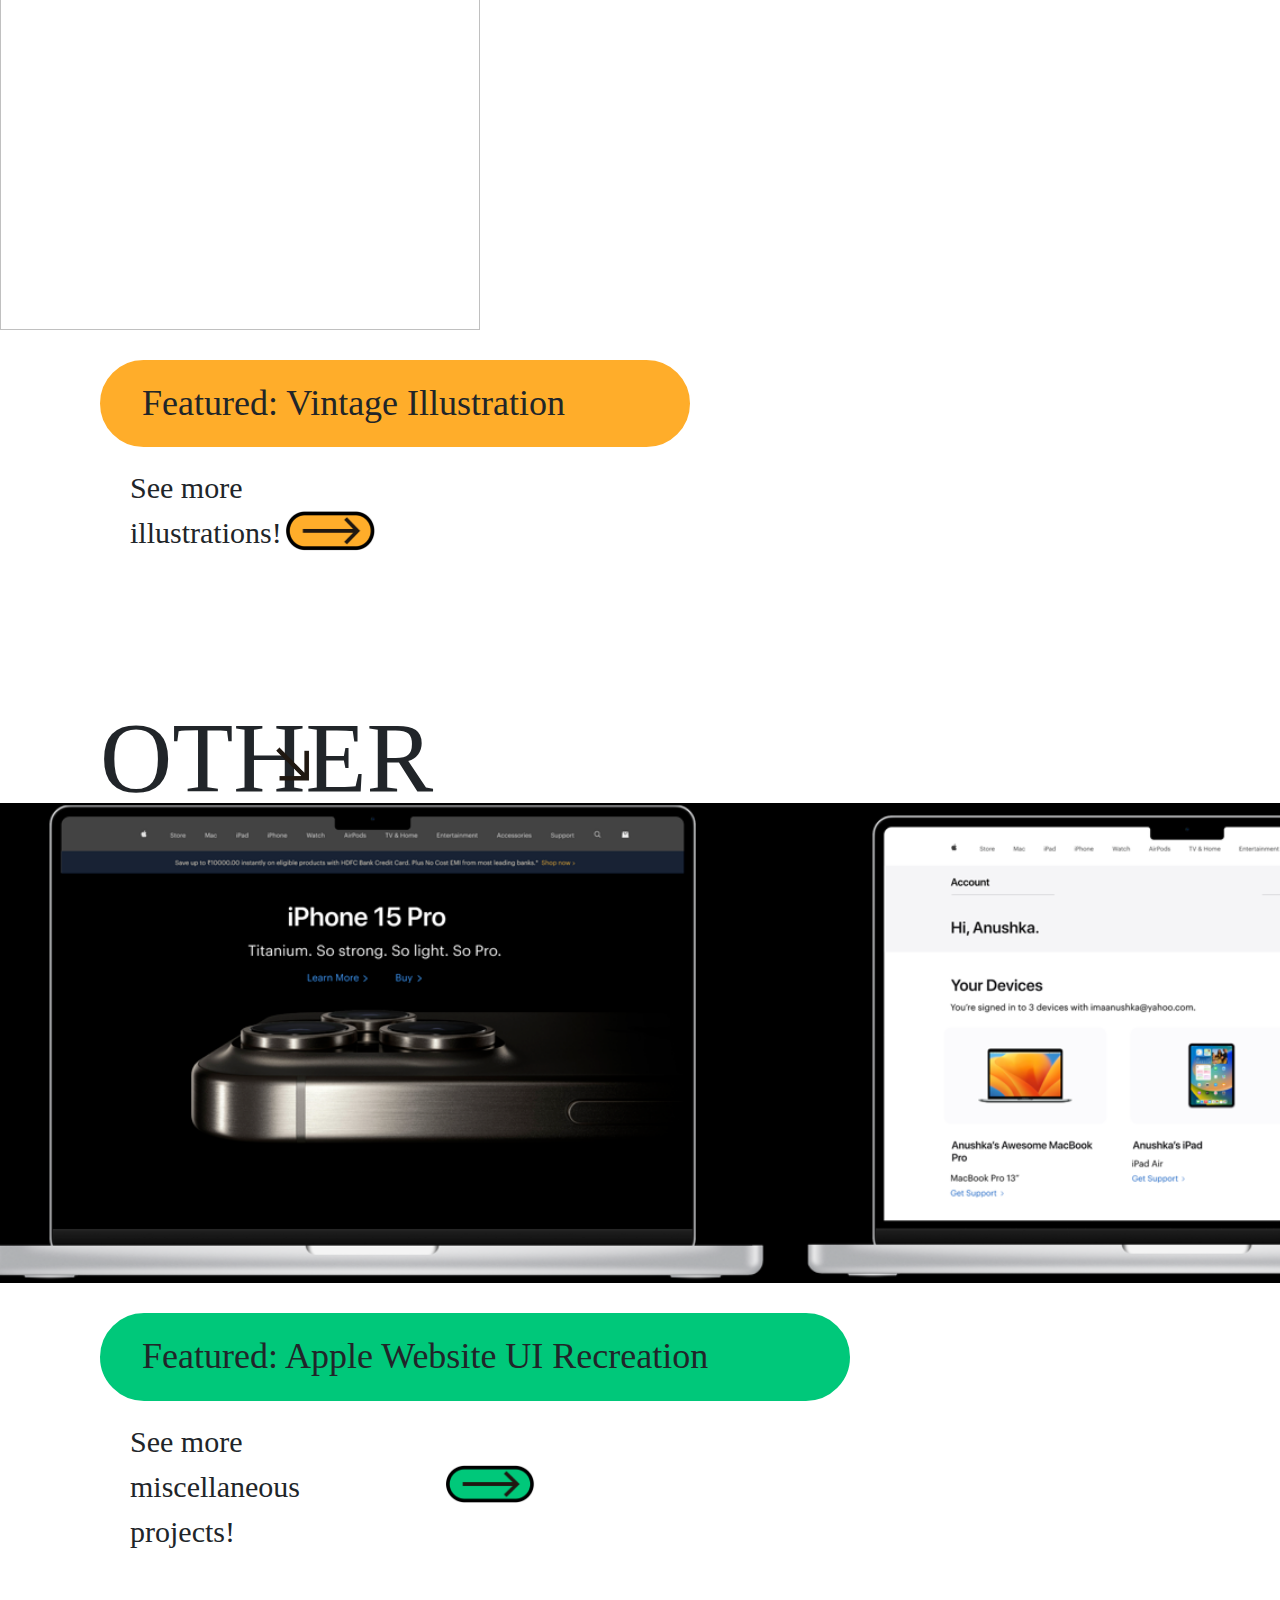
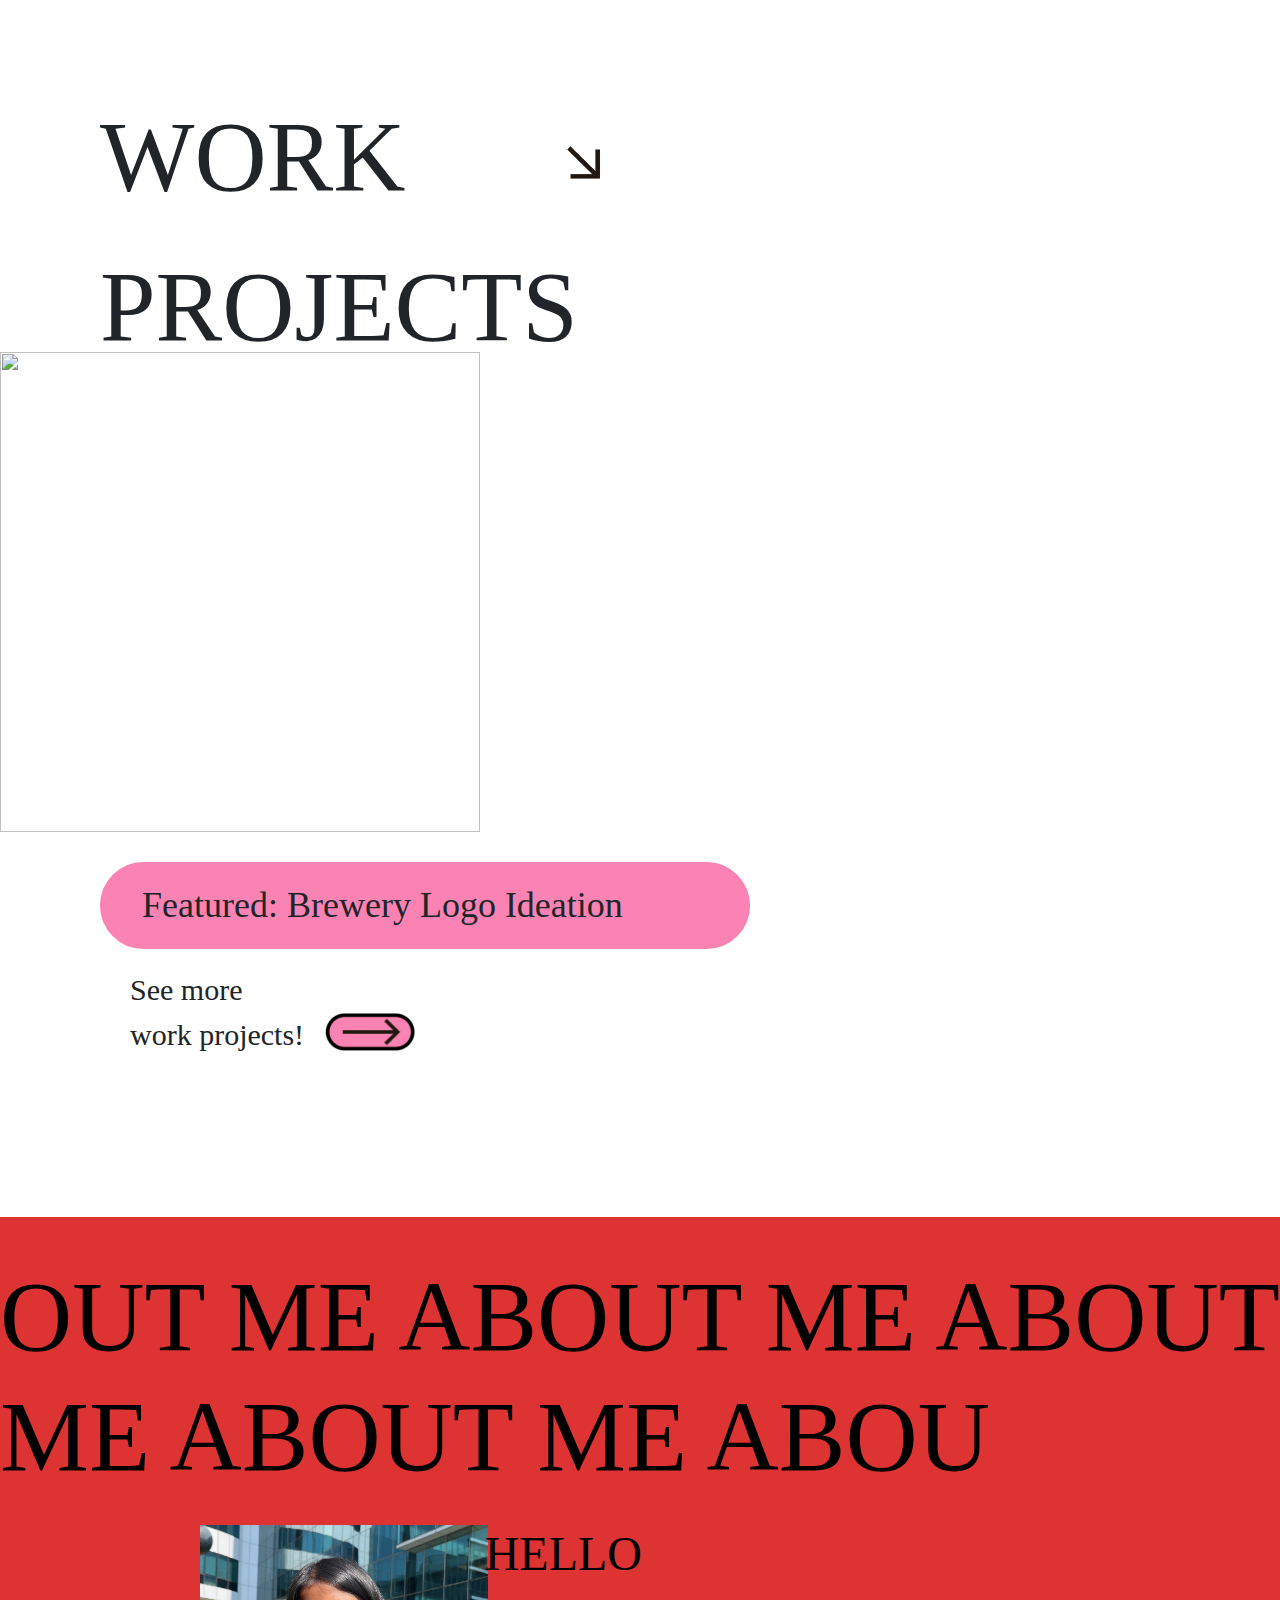
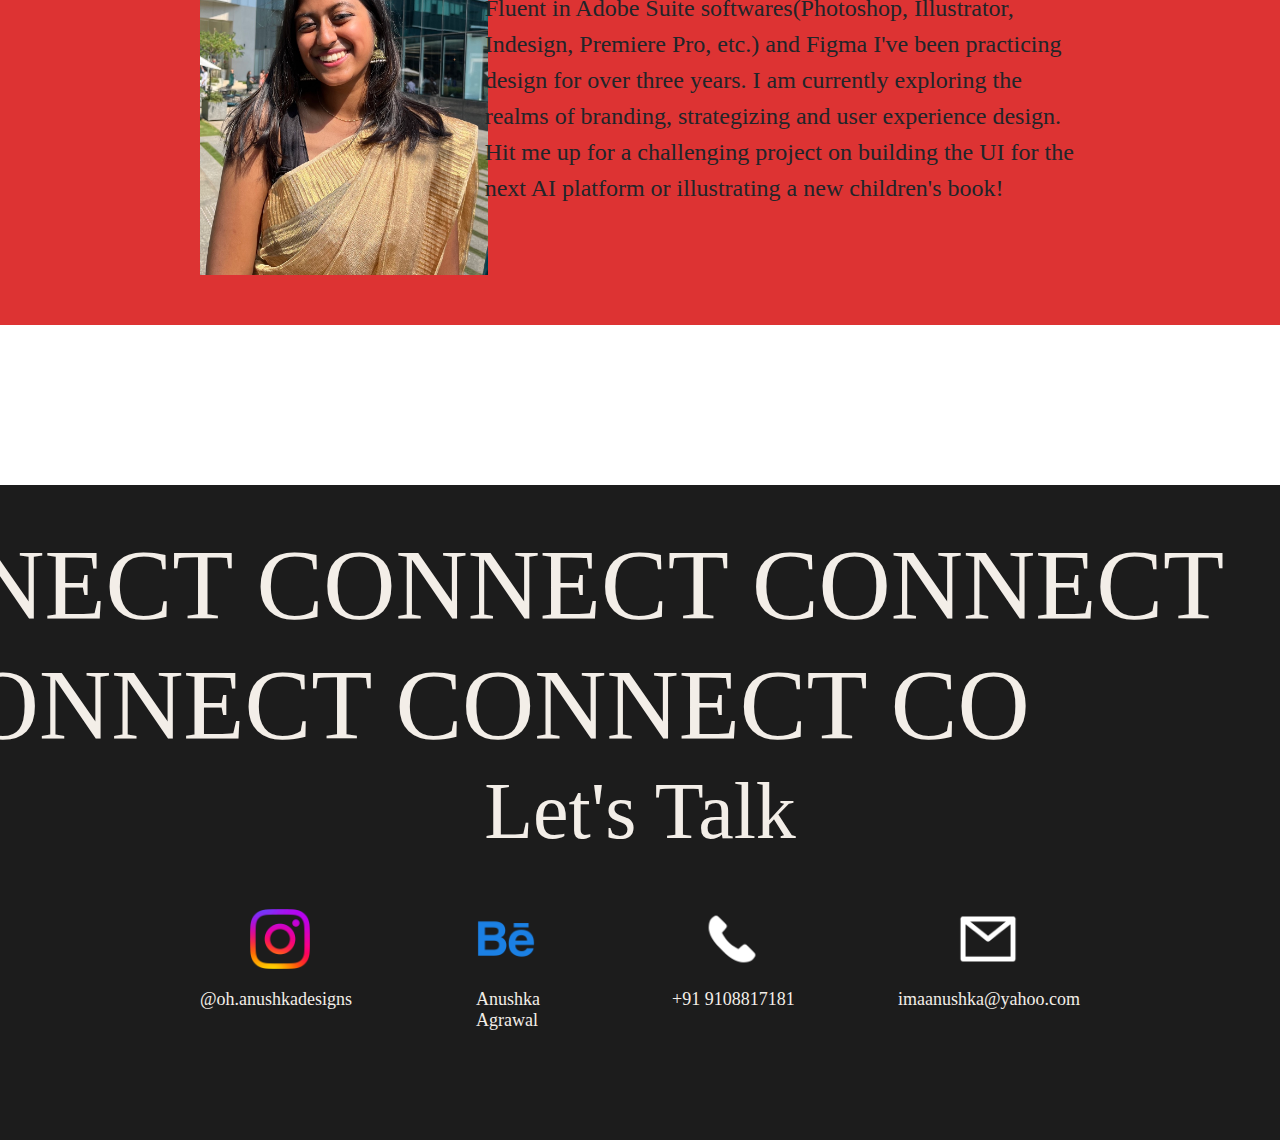
==== commit 14370dab: "FINAL" ====
--- a/index.html
+++ b/index.html
@@ -33,7 +33,7 @@
                 <a class="nav-link" href="#WORK">WORK</a>
             </li>
             <li class="nav-item">
-                <a class="nav-link" href="#ME">ABOUT ME</a>
+                <a class="nav-link" href="#MESEC">ABOUT ME</a>
             </li>
             <li class="nav-item">
                 <a class="nav-link" href="#CONNECT">CONNECT</a>
@@ -153,7 +153,7 @@
 
 </section>
 
-<section class="ME">
+<section class="ME" id="MESEC">
     <h1 id="metitle">OUT ME ABOUT ME ABOUT ME ABOUT ME ABOU</h1>
     <div class="row">
         <div class="col-sm-4"><div id="profile2img"><img src="images/profile2.jpeg" height="350px"></div></div>
@@ -164,7 +164,7 @@
       </div>
 </section>
 
-<section class="CONNECT">
+<section class="CONNECT" id="CONNECT">
     <h1 id="connecttitle">NNECT CONNECT CONNECT CONNECT CONNECT CO</h1>
     <h3 id="letstalk">Let's Talk</h3>
 
